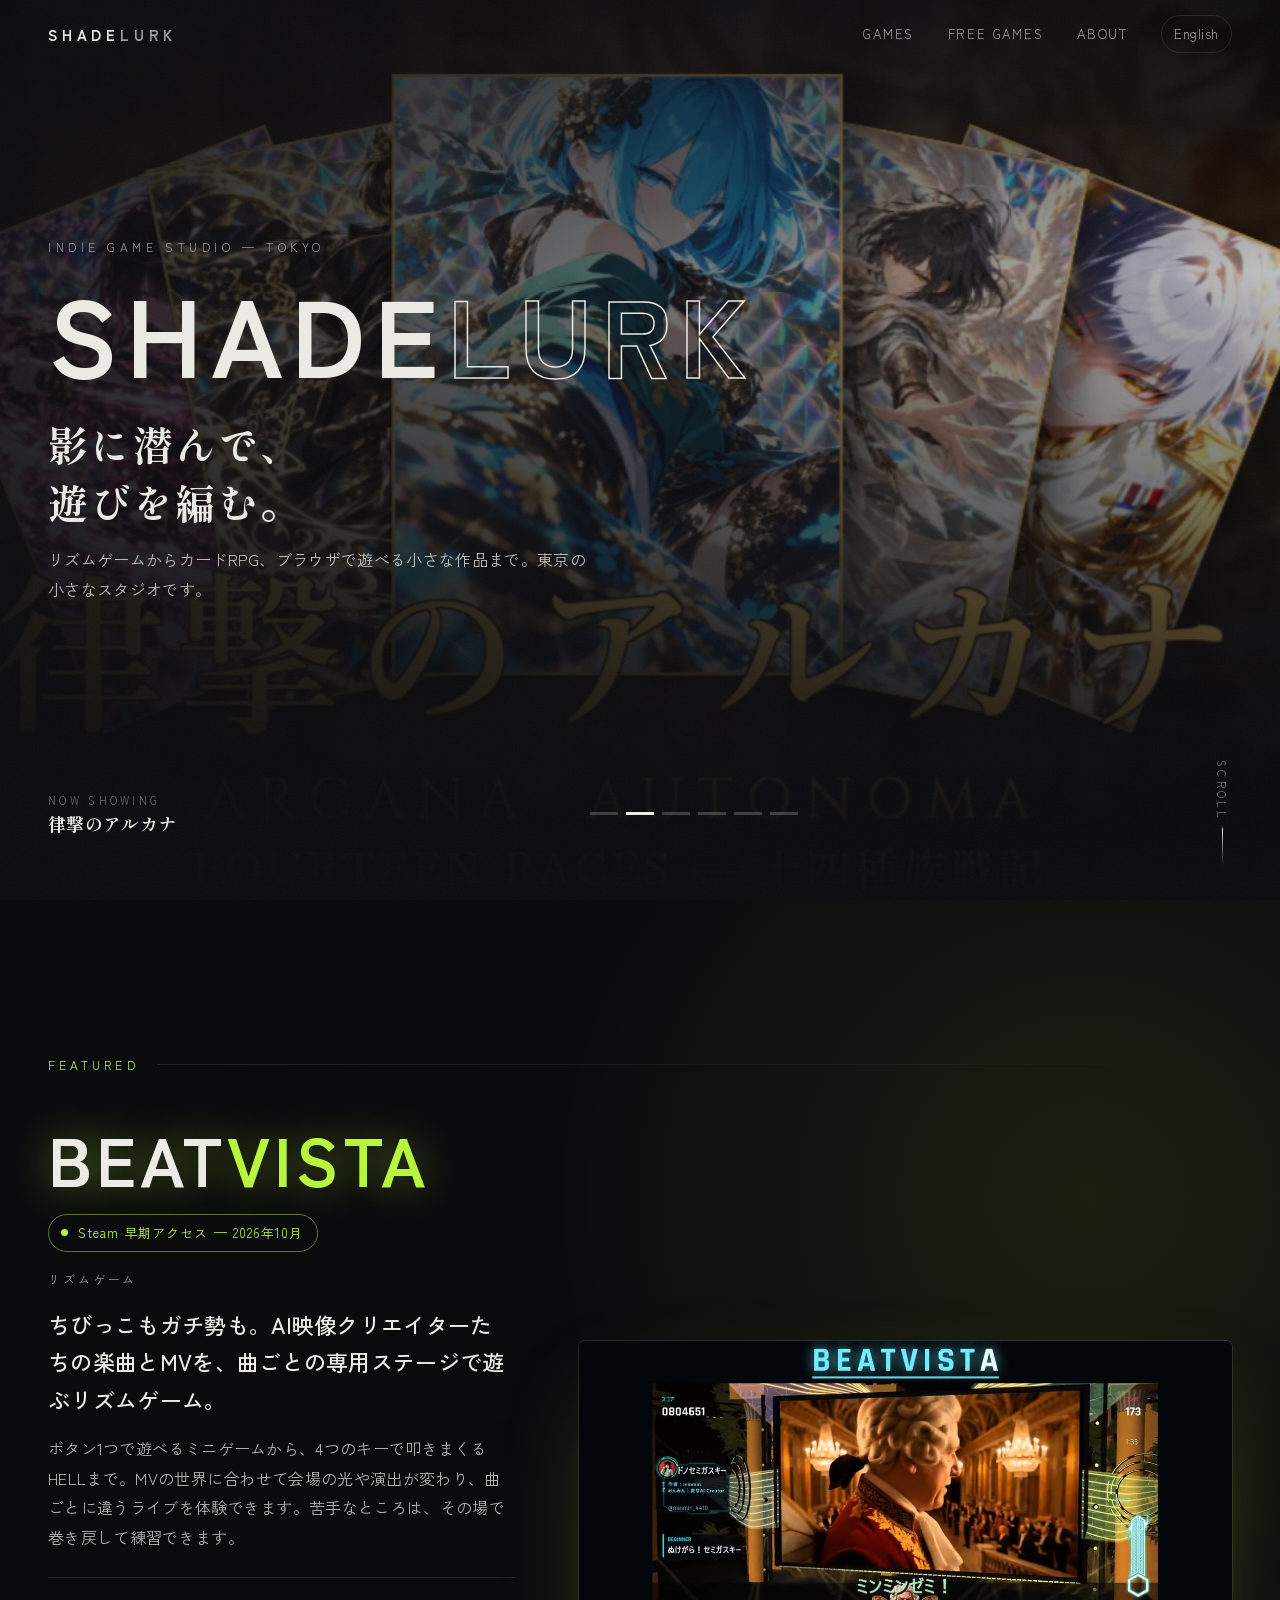
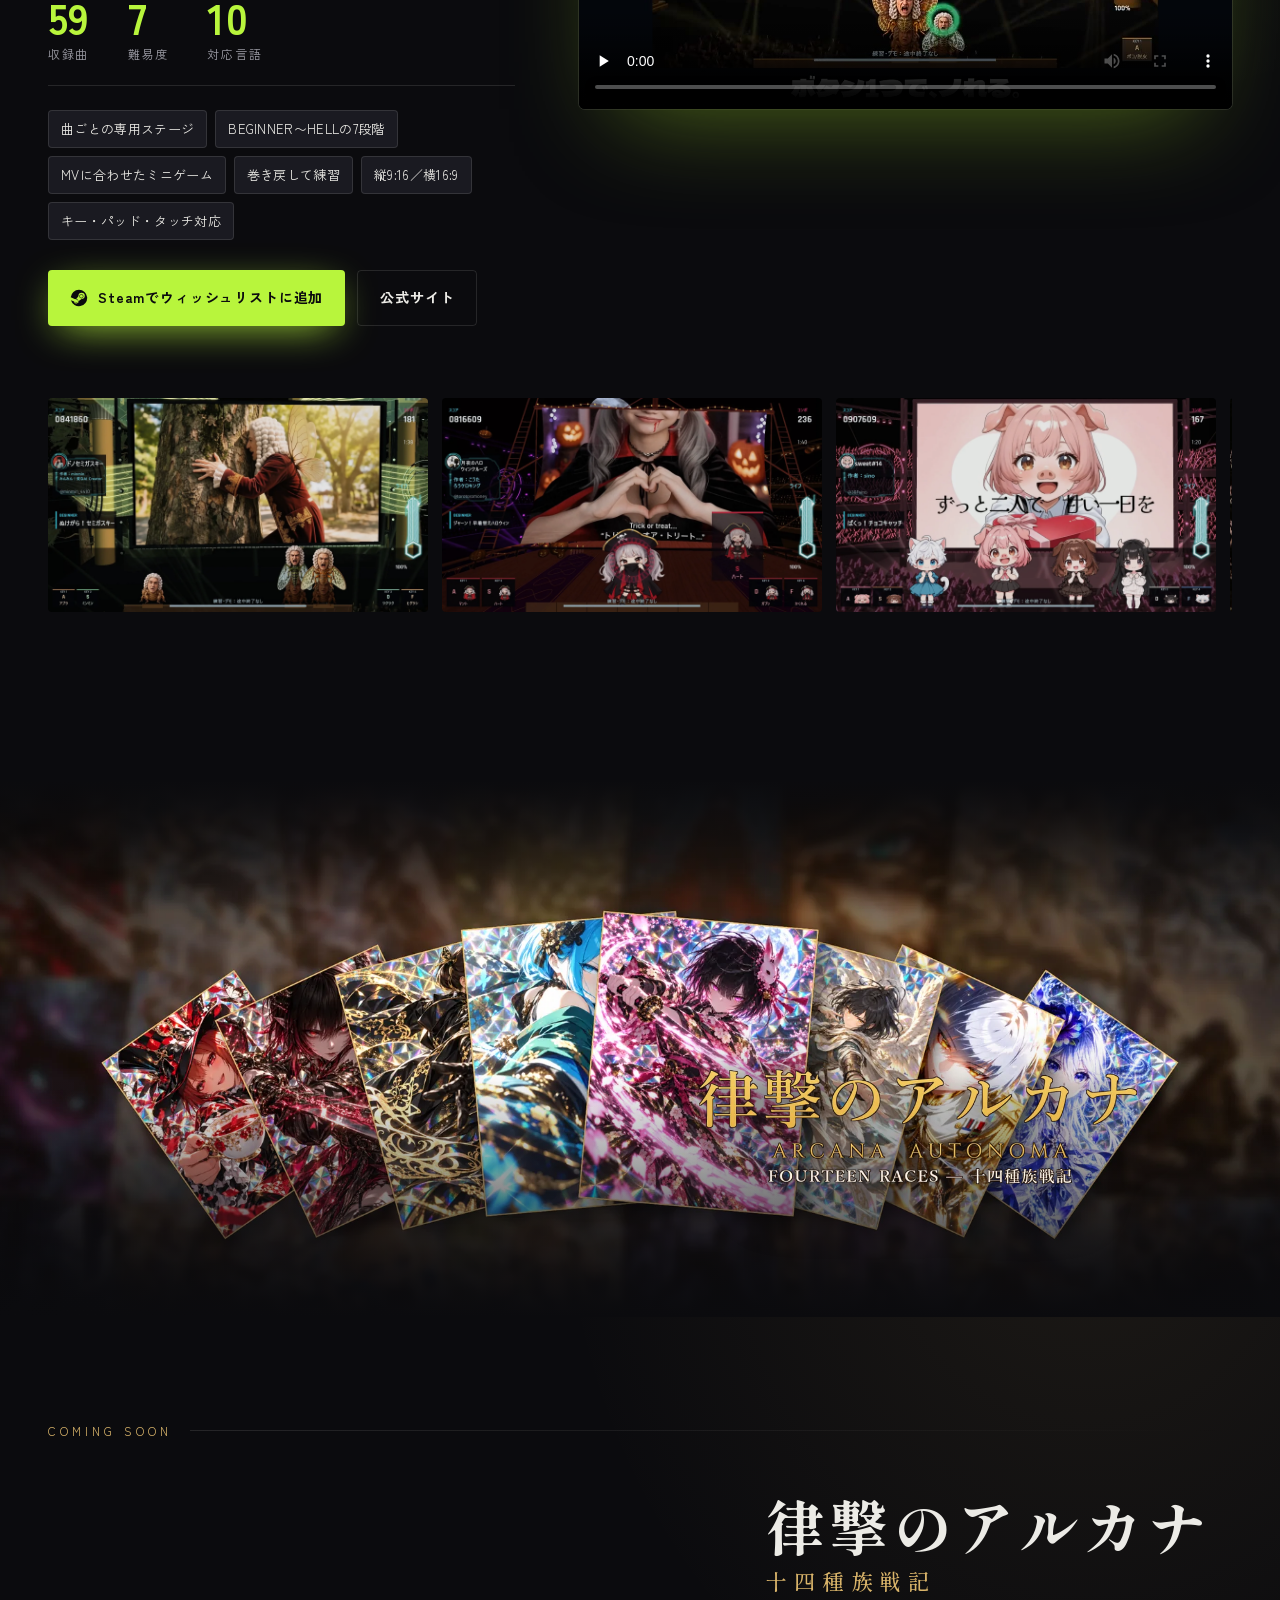
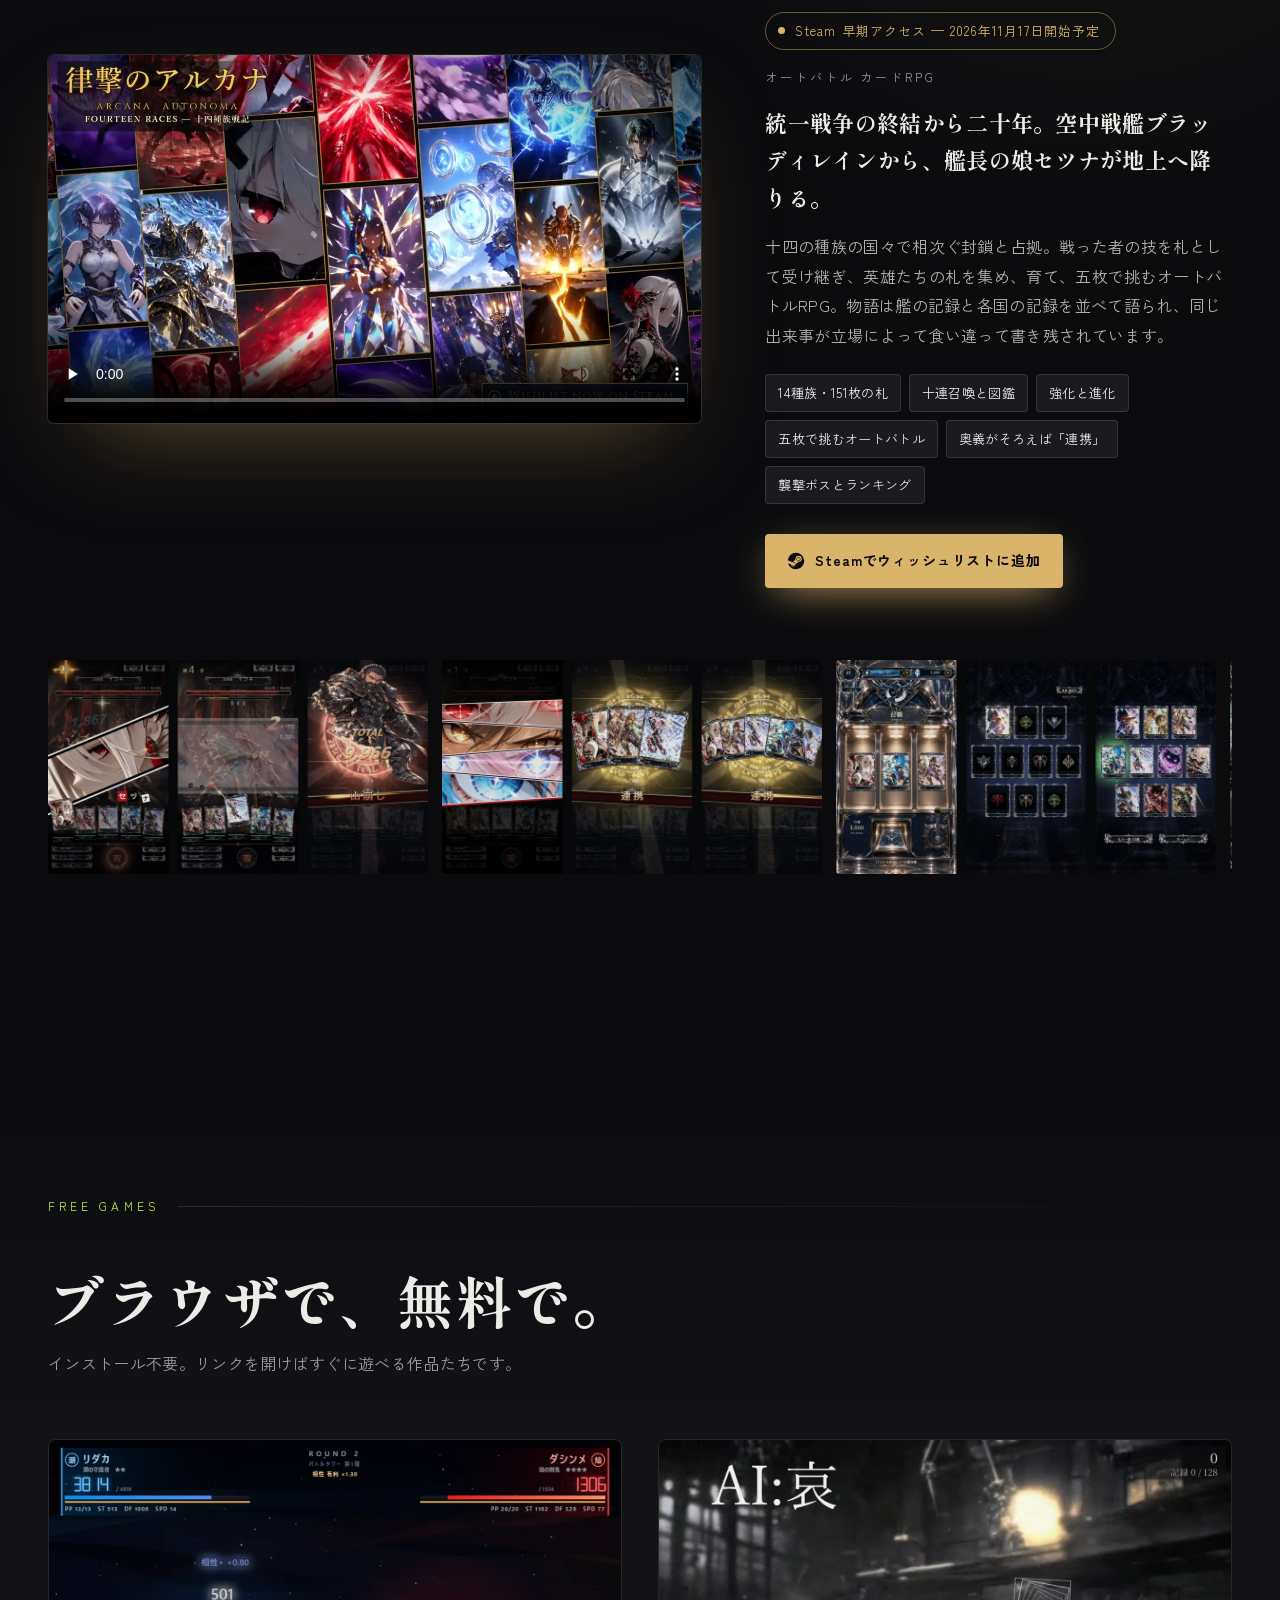
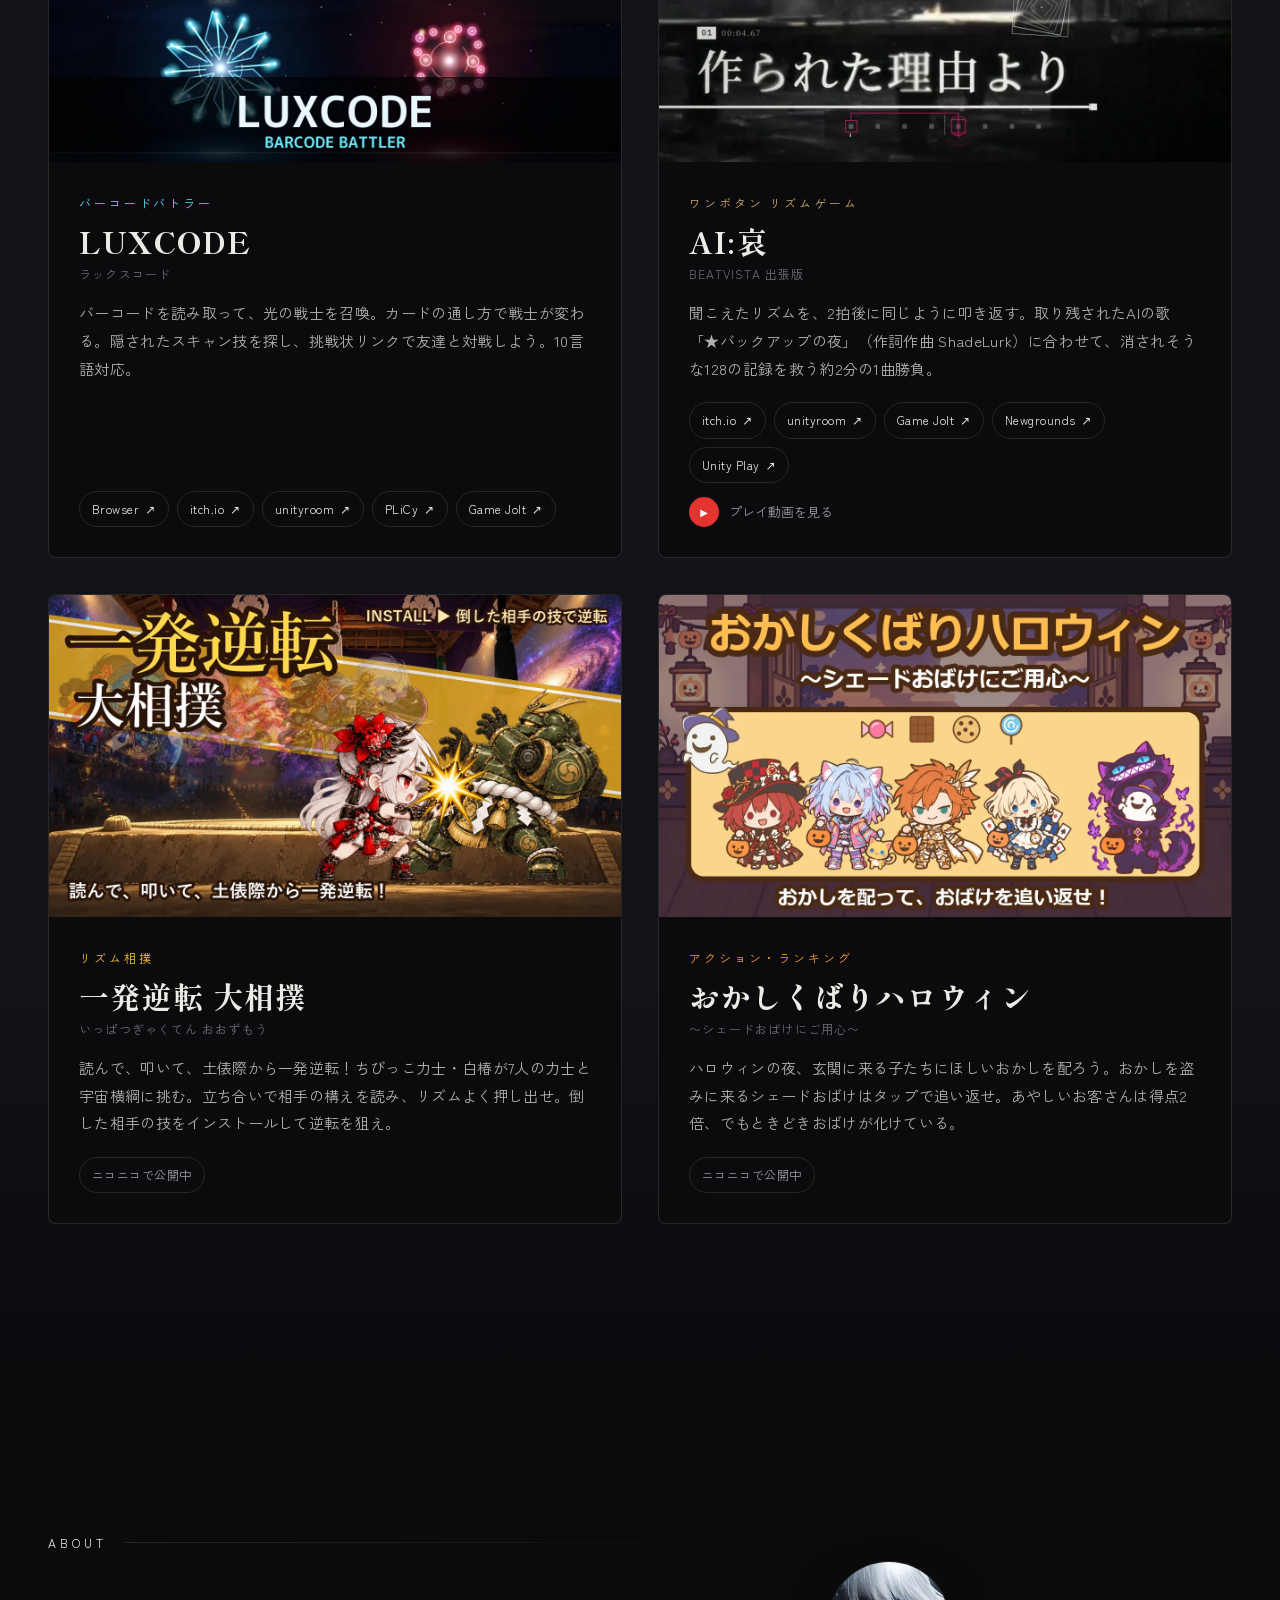
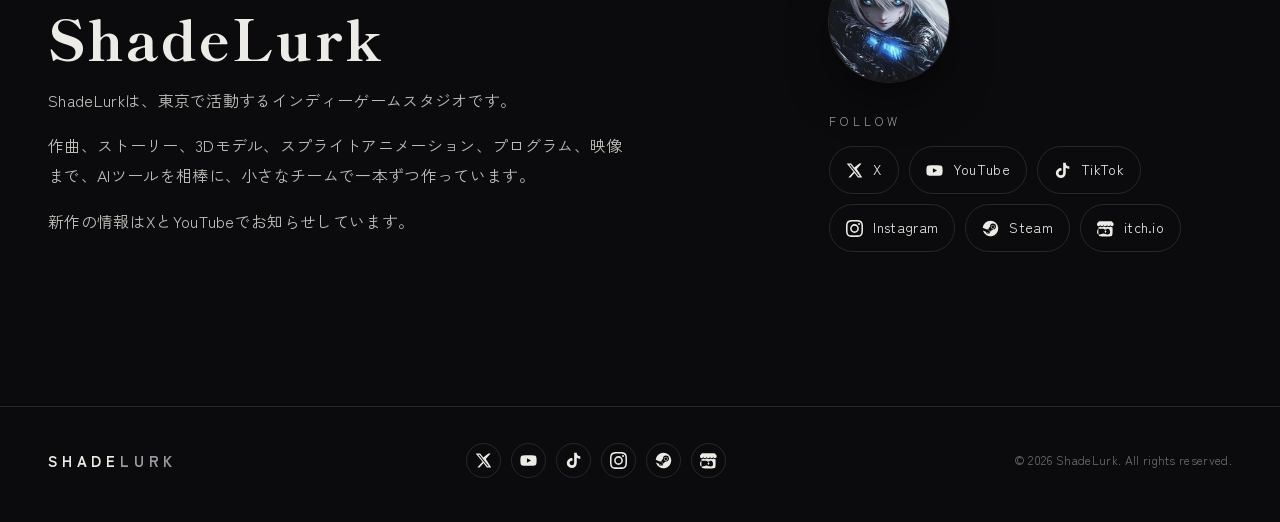
==== index.html @ 5ab8e05a "ShadeLurk studio site Co-Authored-By: Claude Opus 5.5 (1M context) <noreply@anthropic.com>" ====
<!doctype html>
<html lang="ja" class="no-js">
<head>
<meta charset="utf-8">
<meta name="viewport" content="width=device-width, initial-scale=1">
<title>ShadeLurk｜東京のインディーゲームスタジオ — BEATVISTA・律撃のアルカナ</title>
<meta name="description" content="ShadeLurkは東京のインディーゲームスタジオです。AI映像クリエイターの楽曲で遊ぶリズムゲーム『BEATVISTA』、オートバトルカードRPG『律撃のアルカナ』、無料で遊べるブラウザゲームを制作しています。">
<link rel="canonical" href="https://shadelurk.com/">
<link rel="alternate" hreflang="ja" href="https://shadelurk.com/">
<link rel="alternate" hreflang="en" href="https://shadelurk.com/en/">
<link rel="alternate" hreflang="x-default" href="https://shadelurk.com/">
<meta name="theme-color" content="#0b0b0e">
<meta name="color-scheme" content="dark">
<meta property="og:type" content="website">
<meta property="og:site_name" content="ShadeLurk">
<meta property="og:title" content="ShadeLurk｜東京のインディーゲームスタジオ — BEATVISTA・律撃のアルカナ">
<meta property="og:description" content="ShadeLurkは東京のインディーゲームスタジオです。AI映像クリエイターの楽曲で遊ぶリズムゲーム『BEATVISTA』、オートバトルカードRPG『律撃のアルカナ』、無料で遊べるブラウザゲームを制作しています。">
<meta property="og:url" content="https://shadelurk.com/">
<meta property="og:image" content="https://shadelurk.com/assets/og.jpg">
<meta property="og:image:width" content="1200">
<meta property="og:image:height" content="630">
<meta property="og:locale" content="ja_JP">
<meta name="twitter:card" content="summary_large_image">
<meta name="twitter:site" content="@ShadeLurk">
<meta name="twitter:creator" content="@ShadeLurk">
<link rel="icon" href="/favicon.ico" sizes="any">
<link rel="icon" href="/assets/icon-192.png" type="image/png">
<link rel="apple-touch-icon" href="/assets/apple-touch-icon.png">
<link rel="preload" as="image" href="/assets/img/bv_01.webp" fetchpriority="high">
<link rel="preconnect" href="https://fonts.googleapis.com">
<link rel="preconnect" href="https://fonts.gstatic.com" crossorigin>
<link rel="stylesheet" href="https://fonts.googleapis.com/css2?family=Shippori+Mincho+B1:wght@500;700;800&family=Zen+Kaku+Gothic+New:wght@400;500;700&family=Syncopate:wght@700&display=swap">
<link rel="stylesheet" href="/assets/site.css">
<script type="application/ld+json">
{
 "@context": "https://schema.org",
 "@graph": [
  {
   "@type": "Organization",
   "@id": "https://shadelurk.com/#org",
   "name": "ShadeLurk",
   "url": "https://shadelurk.com",
   "logo": "https://shadelurk.com/assets/img/shadelurk.webp",
   "email": "contact@shadelurk.com",
   "address": {
    "@type": "PostalAddress",
    "addressLocality": "Tokyo",
    "addressCountry": "JP"
   },
   "sameAs": [
    "https://x.com/ShadeLurk",
    "https://www.youtube.com/channel/UCpO5sJvZMAXLRyoq4tjdfUQ",
    "https://www.tiktok.com/@shadelurk",
    "https://www.instagram.com/shadelurk/",
    "https://shadelurk.itch.io"
   ]
  },
  {
   "@type": "WebSite",
   "@id": "https://shadelurk.com/#website",
   "url": "https://shadelurk.com",
   "name": "ShadeLurk",
   "inLanguage": [
    "ja",
    "en"
   ],
   "publisher": {
    "@id": "https://shadelurk.com/#org"
   }
  },
  {
   "@type": "ItemList",
   "name": "ShadeLurk games",
   "itemListElement": [
    {
     "@type": "ListItem",
     "position": 1,
     "item": {
      "@type": "VideoGame",
      "name": "BEATVISTA",
      "genre": "Rhythm",
      "url": "https://store.steampowered.com/app/2527810/BEATVISTA/",
      "image": "https://shadelurk.com/assets/img/bv_01.webp",
      "gamePlatform": [
       "PC",
       "Windows"
      ],
      "description": "ちびっこもガチ勢も。AI映像クリエイターたちの楽曲とMVを、曲ごとの専用ステージで遊ぶリズムゲーム。",
      "author": {
       "@id": "https://shadelurk.com/#org"
      }
     }
    },
    {
     "@type": "ListItem",
     "position": 2,
     "item": {
      "@type": "VideoGame",
      "name": "律撃のアルカナ",
      "alternateName": "Arcana Autonoma",
      "genre": [
       "RPG",
       "Card battler",
       "Auto battler"
      ],
      "url": "https://store.steampowered.com/app/5381540/",
      "image": "https://shadelurk.com/assets/img/ar_capsule.webp",
      "gamePlatform": [
       "PC",
       "Windows"
      ],
      "description": "統一戦争の終結から二十年。空中戦艦ブラッディレインから、艦長の娘セツナが地上へ降りる。",
      "author": {
       "@id": "https://shadelurk.com/#org"
      }
     }
    },
    {
     "@type": "ListItem",
     "position": 3,
     "item": {
      "@type": "VideoGame",
      "name": "LUXCODE",
      "genre": "バーコードバトラー",
      "url": "https://shadelurk.github.io/luxcode/",
      "image": "https://shadelurk.com/assets/img/lx_thumb.webp",
      "gamePlatform": [
       "Web"
      ],
      "description": "バーコードを読み取って、光の戦士を召喚。カードの通し方で戦士が変わる。隠されたスキャン技を探し、挑戦状リンクで友達と対戦しよう。10言語対応。",
      "isAccessibleForFree": true,
      "author": {
       "@id": "https://shadelurk.com/#org"
      }
     }
    },
    {
     "@type": "ListItem",
     "position": 4,
     "item": {
      "@type": "VideoGame",
      "name": "AI:哀",
      "genre": "ワンボタン リズムゲーム",
      "url": "https://shadelurk.itch.io/aiai-beatvista",
      "image": "https://shadelurk.com/assets/img/ai_thumb.webp",
      "gamePlatform": [
       "Web"
      ],
      "description": "聞こえたリズムを、2拍後に同じように叩き返す。取り残されたAIの歌「★バックアップの夜」（作詞作曲 ShadeLurk）に合わせて、消されそうな128の記録を救う約2分の1曲勝負。",
      "isAccessibleForFree": true,
      "author": {
       "@id": "https://shadelurk.com/#org"
      }
     }
    },
    {
     "@type": "ListItem",
     "position": 5,
     "item": {
      "@type": "VideoGame",
      "name": "一発逆転 大相撲",
      "genre": "リズム相撲",
      "url": "https://shadelurk.com/#sumo",
      "image": "https://shadelurk.com/assets/img/sumo_key.webp",
      "gamePlatform": [
       "Niconico"
      ],
      "description": "読んで、叩いて、土俵際から一発逆転！ちびっこ力士・白椿が7人の力士と宇宙横綱に挑む。立ち合いで相手の構えを読み、リズムよく押し出せ。倒した相手の技をインストールして逆転を狙え。",
      "isAccessibleForFree": true,
      "author": {
       "@id": "https://shadelurk.com/#org"
      }
     }
    },
    {
     "@type": "ListItem",
     "position": 6,
     "item": {
      "@type": "VideoGame",
      "name": "おかしくばりハロウィン",
      "genre": "アクション・ランキング",
      "url": "https://shadelurk.com/#halloween",
      "image": "https://shadelurk.com/assets/img/hw_key.webp",
      "gamePlatform": [
       "Niconico"
      ],
      "description": "ハロウィンの夜、玄関に来る子たちにほしいおかしを配ろう。おかしを盗みに来るシェードおばけはタップで追い返せ。あやしいお客さんは得点2倍、でもときどきおばけが化けている。",
      "isAccessibleForFree": true,
      "author": {
       "@id": "https://shadelurk.com/#org"
      }
     }
    }
   ]
  }
 ]
}
</script>
</head>
<body>
<a class="skip" href="#main">Skip to content</a>
<header class="nav" id="nav">
  <div class="wrap nav-inner">
    <a class="nav-brand" href="/" aria-label="ShadeLurk">SHADE<span>LURK</span></a>
    <nav class="nav-links" aria-label="Main">
      <a href="#beatvista">Games</a>
      <a href="#free">Free Games</a>
      <a href="#about">About</a>
      <a class="nav-lang" href="/en/" hreflang="en" lang="en">English</a>
    </nav>
  </div>
</header>
<main id="main">

<section class="hero" id="top" aria-label="ShadeLurk">
  <div class="hero-stage"><figure class="hero-slide is-active" data-label="BEATVISTA" data-href="#beatvista"><img src="/assets/img/bv_01.webp" alt="" loading="eager" fetchpriority="high" decoding="async"></figure><figure class="hero-slide" data-label="律撃のアルカナ" data-href="#arcana"><img src="/assets/img/ar_capsule.webp" alt="" loading="lazy" decoding="async"></figure><figure class="hero-slide" data-label="LUXCODE" data-href="#luxcode"><img src="/assets/img/lx_thumb.webp" alt="" loading="lazy" decoding="async"></figure><figure class="hero-slide" data-label="AI:哀" data-href="#aiai"><img src="/assets/img/ai_cover.webp" alt="" loading="lazy" decoding="async"></figure><figure class="hero-slide" data-label="一発逆転 大相撲" data-href="#sumo"><img src="/assets/img/sumo_key.webp" alt="" loading="lazy" decoding="async"></figure><figure class="hero-slide" data-label="おかしくばりハロウィン" data-href="#halloween"><img src="/assets/img/hw_key.webp" alt="" loading="lazy" decoding="async"></figure></div>
  <div class="hero-veil"></div>
  <div class="hero-inner wrap">
    <p class="kicker reveal">Indie Game Studio — Tokyo</p>
    <h1 class="hero-title reveal"><span class="wordmark">SHADE<span>LURK</span></span></h1>
    <p class="hero-line reveal">影に潜んで、<br>遊びを編む。</p>
    <p class="hero-sub reveal">リズムゲームからカードRPG、ブラウザで遊べる小さな作品まで。東京の小さなスタジオです。</p>
  </div>
  <div class="hero-foot wrap">
    <a class="hero-now" href="#beatvista"><span class="hero-now-k">Now showing</span><span class="hero-now-v">BEATVISTA</span></a>
    <div class="hero-dots"><button class="hero-dot is-active" aria-label="BEATVISTA"></button><button class="hero-dot" aria-label="律撃のアルカナ"></button><button class="hero-dot" aria-label="LUXCODE"></button><button class="hero-dot" aria-label="AI:哀"></button><button class="hero-dot" aria-label="一発逆転 大相撲"></button><button class="hero-dot" aria-label="おかしくばりハロウィン"></button></div>
    <span class="scroll-cue" aria-hidden="true">Scroll</span>
  </div>
</section>

<section class="game game--feature" id="beatvista" style="--accent:#b8f53c">
  <div class="wrap">
    <header class="sec-head reveal"><span class="sec-label">Featured</span><span class="sec-rule"></span></header>
    <div class="feature-grid">
      <div class="feature-copy reveal">
        <h2 class="bv-wordmark">BEAT<span>VISTA</span></h2>
        <p class="status"><span class="pulse"></span>Steam 早期アクセス — 2026年10月</p>
        <p class="genre">リズムゲーム</p>
        <p class="lead">ちびっこもガチ勢も。AI映像クリエイターたちの楽曲とMVを、曲ごとの専用ステージで遊ぶリズムゲーム。</p>
        <p class="body">ボタン1つで遊べるミニゲームから、4つのキーで叩きまくるHELLまで。MVの世界に合わせて会場の光や演出が変わり、曲ごとに違うライブを体験できます。苦手なところは、その場で巻き戻して練習できます。</p>
        <div class="facts"><div class="fact"><b>59</b><span>収録曲</span></div><div class="fact"><b>7</b><span>難易度</span></div><div class="fact"><b>10</b><span>対応言語</span></div></div>
        <ul class="features"><li>曲ごとの専用ステージ</li><li>BEGINNER〜HELLの7段階</li><li>MVに合わせたミニゲーム</li><li>巻き戻して練習</li><li>縦9:16／横16:9</li><li>キー・パッド・タッチ対応</li></ul>
        <div class="cta-row">
          <a class="btn btn--accent" href="https://store.steampowered.com/app/2527810/BEATVISTA/" target="_blank" rel="noopener"><svg viewBox="0 0 24 24" aria-hidden="true"><path d="M12 1a11 11 0 0 0-11 10.1l5.9 2.4a3.1 3.1 0 0 1 1.8-.5l2.6-3.8v-.1a4.2 4.2 0 1 1 4.2 4.2h-.1l-3.7 2.7v.2a3.1 3.1 0 0 1-6.2.3L1.3 14.9A11 11 0 1 0 12 1ZM7.9 17.7l-1.3-.6a2.4 2.4 0 1 0 1.3-3.2l1.4.6a1.8 1.8 0 1 1-1.4 3.2Zm10.1-8a2.8 2.8 0 1 0-2.8 2.8A2.8 2.8 0 0 0 18 9.7Zm-4.9 0a2.1 2.1 0 1 1 2.1 2.1 2.1 2.1 0 0 1-2.1-2.1Z"/></svg>Steamでウィッシュリストに追加</a>
          <a class="btn btn--ghost" href="https://scgf.net/beatvista/" target="_blank" rel="noopener">公式サイト</a>
        </div>
      </div>
      <div class="feature-media reveal">
        <div class="video-frame">
          <video controls playsinline preload="none" poster="/assets/video/bv_poster.jpg" aria-label="BEATVISTA トレーラー">
            <source src="/assets/video/bv_trailer_ja.mp4" type="video/mp4">
          </video>
        </div>
      </div>
    </div>
    <div class="shots" role="list"><button class="shot" data-full="/assets/img/bv_01.webp" aria-label="BEATVISTA 1"><img src="/assets/img/bv_01.webp" alt="BEATVISTA 1" width="1600" height="900" loading="lazy" decoding="async"></button><button class="shot" data-full="/assets/img/bv_02.webp" aria-label="BEATVISTA 2"><img src="/assets/img/bv_02.webp" alt="BEATVISTA 2" width="1600" height="900" loading="lazy" decoding="async"></button><button class="shot" data-full="/assets/img/bv_03.webp" aria-label="BEATVISTA 3"><img src="/assets/img/bv_03.webp" alt="BEATVISTA 3" width="1600" height="900" loading="lazy" decoding="async"></button><button class="shot" data-full="/assets/img/bv_04.webp" aria-label="BEATVISTA 4"><img src="/assets/img/bv_04.webp" alt="BEATVISTA 4" width="1600" height="900" loading="lazy" decoding="async"></button><button class="shot" data-full="/assets/img/bv_05.webp" aria-label="BEATVISTA 5"><img src="/assets/img/bv_05.webp" alt="BEATVISTA 5" width="1600" height="900" loading="lazy" decoding="async"></button><button class="shot" data-full="/assets/img/bv_06.webp" aria-label="BEATVISTA 6"><img src="/assets/img/bv_06.webp" alt="BEATVISTA 6" width="1600" height="900" loading="lazy" decoding="async"></button><button class="shot" data-full="/assets/img/bv_07.webp" aria-label="BEATVISTA 7"><img src="/assets/img/bv_07.webp" alt="BEATVISTA 7" width="1600" height="900" loading="lazy" decoding="async"></button><button class="shot" data-full="/assets/img/bv_08.webp" aria-label="BEATVISTA 8"><img src="/assets/img/bv_08.webp" alt="BEATVISTA 8" width="1600" height="900" loading="lazy" decoding="async"></button></div>
  </div>
</section>

<section class="game game--coming" id="arcana" style="--accent:#d9b46a">
  <div class="banner">
    <img src="/assets/img/ar_hero.webp" alt="" width="2400" height="775" loading="lazy" decoding="async">
    <div class="banner-veil"></div>
    <img class="banner-logo reveal" src="/assets/img/ar_logo.webp" alt="律撃のアルカナ — 十四種族戦記" width="1000" height="562" loading="lazy">
  </div>
  <div class="wrap">
    <header class="sec-head reveal"><span class="sec-label">Coming Soon</span><span class="sec-rule"></span></header>
    <div class="feature-grid feature-grid--rev">
      <div class="feature-copy reveal">
        <h2 class="game-title serif">律撃のアルカナ<small>十四種族戦記</small></h2>
        <p class="status"><span class="pulse"></span>Steam 早期アクセス — 2026年11月17日開始予定</p>
        <p class="genre">オートバトル カードRPG</p>
        <p class="lead serif">統一戦争の終結から二十年。空中戦艦ブラッディレインから、艦長の娘セツナが地上へ降りる。</p>
        <p class="body">十四の種族の国々で相次ぐ封鎖と占拠。戦った者の技を札として受け継ぎ、英雄たちの札を集め、育て、五枚で挑むオートバトルRPG。物語は艦の記録と各国の記録を並べて語られ、同じ出来事が立場によって食い違って書き残されています。</p>
        <ul class="features"><li>14種族・151枚の札</li><li>十連召喚と図鑑</li><li>強化と進化</li><li>五枚で挑むオートバトル</li><li>奥義がそろえば「連携」</li><li>襲撃ボスとランキング</li></ul>
        <div class="cta-row">
          <a class="btn btn--accent" href="https://store.steampowered.com/app/5381540/" target="_blank" rel="noopener"><svg viewBox="0 0 24 24" aria-hidden="true"><path d="M12 1a11 11 0 0 0-11 10.1l5.9 2.4a3.1 3.1 0 0 1 1.8-.5l2.6-3.8v-.1a4.2 4.2 0 1 1 4.2 4.2h-.1l-3.7 2.7v.2a3.1 3.1 0 0 1-6.2.3L1.3 14.9A11 11 0 1 0 12 1ZM7.9 17.7l-1.3-.6a2.4 2.4 0 1 0 1.3-3.2l1.4.6a1.8 1.8 0 1 1-1.4 3.2Zm10.1-8a2.8 2.8 0 1 0-2.8 2.8A2.8 2.8 0 0 0 18 9.7Zm-4.9 0a2.1 2.1 0 1 1 2.1 2.1 2.1 2.1 0 0 1-2.1-2.1Z"/></svg>Steamでウィッシュリストに追加</a>
        </div>
      </div>
      <div class="feature-media reveal">
        <div class="video-frame">
          <video controls playsinline preload="none" poster="/assets/video/ar_poster.jpg" aria-label="律撃のアルカナ トレーラー">
            <source src="/assets/video/ar_trailer.mp4" type="video/mp4">
          </video>
        </div>
      </div>
    </div>
    <div class="shots" role="list"><button class="shot" data-full="/assets/img/ar_01.webp" aria-label="律撃のアルカナ 1"><img src="/assets/img/ar_01.webp" alt="律撃のアルカナ 1" width="1600" height="900" loading="lazy" decoding="async"></button><button class="shot" data-full="/assets/img/ar_02.webp" aria-label="律撃のアルカナ 2"><img src="/assets/img/ar_02.webp" alt="律撃のアルカナ 2" width="1600" height="900" loading="lazy" decoding="async"></button><button class="shot" data-full="/assets/img/ar_03.webp" aria-label="律撃のアルカナ 3"><img src="/assets/img/ar_03.webp" alt="律撃のアルカナ 3" width="1600" height="900" loading="lazy" decoding="async"></button><button class="shot" data-full="/assets/img/ar_04.webp" aria-label="律撃のアルカナ 4"><img src="/assets/img/ar_04.webp" alt="律撃のアルカナ 4" width="1600" height="900" loading="lazy" decoding="async"></button><button class="shot" data-full="/assets/img/ar_05.webp" aria-label="律撃のアルカナ 5"><img src="/assets/img/ar_05.webp" alt="律撃のアルカナ 5" width="1600" height="900" loading="lazy" decoding="async"></button><button class="shot" data-full="/assets/img/ar_06.webp" aria-label="律撃のアルカナ 6"><img src="/assets/img/ar_06.webp" alt="律撃のアルカナ 6" width="1600" height="900" loading="lazy" decoding="async"></button><button class="shot" data-full="/assets/img/ar_07.webp" aria-label="律撃のアルカナ 7"><img src="/assets/img/ar_07.webp" alt="律撃のアルカナ 7" width="1600" height="900" loading="lazy" decoding="async"></button><button class="shot" data-full="/assets/img/ar_08.webp" aria-label="律撃のアルカナ 8"><img src="/assets/img/ar_08.webp" alt="律撃のアルカナ 8" width="1600" height="900" loading="lazy" decoding="async"></button></div>
  </div>
</section>

<section class="free" id="free">
  <div class="wrap">
    <header class="sec-head reveal"><span class="sec-label">Free Games</span><span class="sec-rule"></span></header>
    <h2 class="sec-title serif reveal">ブラウザで、無料で。</h2>
    <p class="sec-lead reveal">インストール不要。リンクを開けばすぐに遊べる作品たちです。</p>
    <div class="cards">
    <article class="card reveal" id="luxcode" style="--accent:#5fe3ff">
      <div class="card-media"><img src="/assets/img/lx_thumb.webp" alt="LUXCODE" width="1280" height="720" loading="lazy" decoding="async"></div>
      <div class="card-body">
        <p class="genre">バーコードバトラー</p>
        <h3 class="card-title">LUXCODE</h3>
        <p class="card-kana">ラックスコード</p>
        <p class="card-desc">バーコードを読み取って、光の戦士を召喚。カードの通し方で戦士が変わる。隠されたスキャン技を探し、挑戦状リンクで友達と対戦しよう。10言語対応。</p>
        <div class="chips"><a class="chip" href="https://shadelurk.github.io/luxcode/" target="_blank" rel="noopener">Browser<span aria-hidden="true">↗</span></a><a class="chip" href="https://shadelurk.itch.io/luxcode" target="_blank" rel="noopener">itch.io<span aria-hidden="true">↗</span></a><a class="chip" href="https://unityroom.com/games/luxcode" target="_blank" rel="noopener">unityroom<span aria-hidden="true">↗</span></a><a class="chip" href="https://plicy.net/GamePlay/238180" target="_blank" rel="noopener">PLiCy<span aria-hidden="true">↗</span></a><a class="chip" href="https://gamejolt.com/games/luxcode/1102864" target="_blank" rel="noopener">Game Jolt<span aria-hidden="true">↗</span></a></div>
        
      </div>
    </article>
    <article class="card reveal" id="aiai" style="--accent:#d2a96a">
      <div class="card-media"><img src="/assets/img/ai_thumb.webp" alt="AI:哀" width="1280" height="720" loading="lazy" decoding="async"></div>
      <div class="card-body">
        <p class="genre">ワンボタン リズムゲーム</p>
        <h3 class="card-title">AI:哀</h3>
        <p class="card-kana">BEATVISTA 出張版</p>
        <p class="card-desc">聞こえたリズムを、2拍後に同じように叩き返す。取り残されたAIの歌「★バックアップの夜」（作詞作曲 ShadeLurk）に合わせて、消されそうな128の記録を救う約2分の1曲勝負。</p>
        <div class="chips"><a class="chip" href="https://shadelurk.itch.io/aiai-beatvista" target="_blank" rel="noopener">itch.io<span aria-hidden="true">↗</span></a><a class="chip" href="https://unityroom.com/games/aiai-beatvista" target="_blank" rel="noopener">unityroom<span aria-hidden="true">↗</span></a><a class="chip" href="https://gamejolt.com/games/aiai-beatvista/1104895" target="_blank" rel="noopener">Game Jolt<span aria-hidden="true">↗</span></a><a class="chip" href="https://www.newgrounds.com/portal/view/1055190" target="_blank" rel="noopener">Newgrounds<span aria-hidden="true">↗</span></a><a class="chip" href="https://play.unity.com/en/games/04bb242e-95a7-4425-9164-ba66517bc5dc/ai-beatvista-pop-up-edition" target="_blank" rel="noopener">Unity Play<span aria-hidden="true">↗</span></a></div>
        <button class="yt" data-yt="k_zln102O_0" aria-label="AI:哀 — YouTubeで再生"><span class="yt-ico" aria-hidden="true">▶</span>プレイ動画を見る</button>
      </div>
    </article>
    <article class="card reveal" id="sumo" style="--accent:#f0c040">
      <div class="card-media"><img src="/assets/img/sumo_key.webp" alt="一発逆転 大相撲" width="1280" height="720" loading="lazy" decoding="async"></div>
      <div class="card-body">
        <p class="genre">リズム相撲</p>
        <h3 class="card-title">一発逆転 大相撲</h3>
        <p class="card-kana">いっぱつぎゃくてん おおずもう</p>
        <p class="card-desc">読んで、叩いて、土俵際から一発逆転！ちびっこ力士・白椿が7人の力士と宇宙横綱に挑む。立ち合いで相手の構えを読み、リズムよく押し出せ。倒した相手の技をインストールして逆転を狙え。</p>
        <div class="chips"><span class="chip chip--muted">ニコニコで公開中</span></div>
        
      </div>
    </article>
    <article class="card reveal" id="halloween" style="--accent:#ff9d3c">
      <div class="card-media"><img src="/assets/img/hw_key.webp" alt="おかしくばりハロウィン" width="1280" height="720" loading="lazy" decoding="async"></div>
      <div class="card-body">
        <p class="genre">アクション・ランキング</p>
        <h3 class="card-title">おかしくばりハロウィン</h3>
        <p class="card-kana">〜シェードおばけにご用心〜</p>
        <p class="card-desc">ハロウィンの夜、玄関に来る子たちにほしいおかしを配ろう。おかしを盗みに来るシェードおばけはタップで追い返せ。あやしいお客さんは得点2倍、でもときどきおばけが化けている。</p>
        <div class="chips"><span class="chip chip--muted">ニコニコで公開中</span></div>
        
      </div>
    </article></div>
  </div>
</section>


<section class="about" id="about">
  <div class="wrap about-grid">
    <div class="reveal">
      <header class="sec-head"><span class="sec-label">About</span><span class="sec-rule"></span></header>
      <h2 class="sec-title serif">ShadeLurk</h2>
      <div class="about-body"><p>ShadeLurkは、東京で活動するインディーゲームスタジオです。</p><p>作曲、ストーリー、3Dモデル、スプライトアニメーション、プログラム、映像まで、AIツールを相棒に、小さなチームで一本ずつ作っています。</p><p>新作の情報はXとYouTubeでお知らせしています。</p></div>
    </div>
    <div class="about-side reveal">
      <img class="avatar" src="/assets/img/shadelurk.webp" alt="ShadeLurk" width="400" height="400" loading="lazy">
      <p class="sec-label">Follow</p>
      <div class="socials"><a class="social" href="https://x.com/ShadeLurk" target="_blank" rel="noopener me" aria-label="X"><svg viewBox="0 0 24 24" aria-hidden="true"><path d="M18.9 2H22l-6.8 7.8L23 22h-6.2l-4.8-6.3L6.4 22H3.3l7.3-8.3L1 2h6.3l4.4 5.8L18.9 2Zm-1.1 18h1.7L6.3 3.9H4.5L17.8 20Z"/></svg><span>X</span></a><a class="social" href="https://www.youtube.com/channel/UCpO5sJvZMAXLRyoq4tjdfUQ" target="_blank" rel="noopener me" aria-label="YouTube"><svg viewBox="0 0 24 24" aria-hidden="true"><path d="M23 7.2a3 3 0 0 0-2.1-2.1C19 4.6 12 4.6 12 4.6s-7 0-8.9.5A3 3 0 0 0 1 7.2 31 31 0 0 0 .5 12a31 31 0 0 0 .5 4.8 3 3 0 0 0 2.1 2.1c1.9.5 8.9.5 8.9.5s7 0 8.9-.5a3 3 0 0 0 2.1-2.1 31 31 0 0 0 .5-4.8 31 31 0 0 0-.5-4.8ZM9.8 15.1V8.9l5.8 3.1-5.8 3.1Z"/></svg><span>YouTube</span></a><a class="social" href="https://www.tiktok.com/@shadelurk" target="_blank" rel="noopener me" aria-label="TikTok"><svg viewBox="0 0 24 24" aria-hidden="true"><path d="M16.6 1h-3.7v14.6a3.2 3.2 0 1 1-2.3-3.1V8.7a7 7 0 1 0 6 6.9V8.2a8.6 8.6 0 0 0 5 1.6V6.1a5 5 0 0 1-5-5.1Z"/></svg><span>TikTok</span></a><a class="social" href="https://www.instagram.com/shadelurk/" target="_blank" rel="noopener me" aria-label="Instagram"><svg viewBox="0 0 24 24" aria-hidden="true"><path d="M12 2.2c3.2 0 3.6 0 4.8.1 3.3.1 4.8 1.7 4.9 4.9.1 1.3.1 1.6.1 4.8s0 3.6-.1 4.8c-.1 3.2-1.7 4.8-4.9 4.9-1.3.1-1.6.1-4.8.1s-3.6 0-4.8-.1c-3.3-.1-4.8-1.7-4.9-4.9C2.2 15.6 2.2 15.2 2.2 12s0-3.6.1-4.8C2.4 3.9 3.9 2.4 7.2 2.3 8.4 2.2 8.8 2.2 12 2.2ZM12 0C8.7 0 8.3 0 7.1.1 2.7.3.3 2.7.1 7.1 0 8.3 0 8.7 0 12s0 3.7.1 4.9c.2 4.4 2.6 6.8 7 7 1.2.1 1.6.1 4.9.1s3.7 0 4.9-.1c4.4-.2 6.8-2.6 7-7 .1-1.2.1-1.6.1-4.9s0-3.7-.1-4.9c-.2-4.4-2.6-6.8-7-7C15.7 0 15.3 0 12 0Zm0 5.8a6.2 6.2 0 1 0 0 12.4 6.2 6.2 0 0 0 0-12.4ZM12 16a4 4 0 1 1 0-8 4 4 0 0 1 0 8Zm6.4-11.8a1.4 1.4 0 1 0 0 2.9 1.4 1.4 0 0 0 0-2.9Z"/></svg><span>Instagram</span></a><a class="social" href="https://store.steampowered.com/app/2527810/BEATVISTA/" target="_blank" rel="noopener me" aria-label="Steam"><svg viewBox="0 0 24 24" aria-hidden="true"><path d="M12 1a11 11 0 0 0-11 10.1l5.9 2.4a3.1 3.1 0 0 1 1.8-.5l2.6-3.8v-.1a4.2 4.2 0 1 1 4.2 4.2h-.1l-3.7 2.7v.2a3.1 3.1 0 0 1-6.2.3L1.3 14.9A11 11 0 1 0 12 1ZM7.9 17.7l-1.3-.6a2.4 2.4 0 1 0 1.3-3.2l1.4.6a1.8 1.8 0 1 1-1.4 3.2Zm10.1-8a2.8 2.8 0 1 0-2.8 2.8A2.8 2.8 0 0 0 18 9.7Zm-4.9 0a2.1 2.1 0 1 1 2.1 2.1 2.1 2.1 0 0 1-2.1-2.1Z"/></svg><span>Steam</span></a><a class="social" href="https://shadelurk.itch.io" target="_blank" rel="noopener me" aria-label="itch.io"><svg viewBox="0 0 24 24" aria-hidden="true"><path d="M3.1 1.9C2.1 2.5.1 4.8 0 5.4v1c0 1.3 1.2 2.4 2.3 2.4 1.3 0 2.4-1.1 2.4-2.4 0 1.3 1 2.4 2.3 2.4s2.3-1.1 2.3-2.4c0 1.3 1.1 2.4 2.4 2.4h.1c1.3 0 2.4-1.1 2.4-2.4 0 1.3 1 2.4 2.3 2.4s2.3-1.1 2.3-2.4c0 1.3 1.1 2.4 2.4 2.4 1.1 0 2.3-1.1 2.3-2.4v-1c-.1-.6-2.1-2.9-3.1-3.5-3.1-.1-5.2-.1-8.9-.1S6.2 1.8 3.1 1.9Zm6 7.3a2.6 2.6 0 0 1-2.1 1.2c-.9 0-1.6-.4-2.1-1.1-.5.7-1.3 1.1-2.2 1.1l-.6-.1c-.1 1.4-.1 2.7-.1 3.2 0 2.4-.3 7.8 1.1 9.2 2.1.5 6 .7 8.9.7s6.8-.2 8.9-.7c1.4-1.4 1.1-6.8 1.1-9.2 0-.5 0-1.8-.1-3.2l-.6.1c-.9 0-1.7-.4-2.2-1.1-.5.7-1.2 1.1-2.1 1.1-.9 0-1.7-.5-2.1-1.2-.5.7-1.3 1.2-2.2 1.2h-.2c-.9 0-1.7-.5-2.2-1.2Zm-1.4 3.1c.9 0 1.7 0 2.7 1.1.8-.1 1.7-.1 2.5 0 1-1.1 1.8-1.1 2.7-1.1 1.6 0 2.8 2.4 2.8 4.7 0 2.7-1.3 3.4-3.2 3.4-2.9 0-4.1-1.4-6-1.4s-3.1 1.4-6 1.4c-1.9 0-3.2-.7-3.2-3.4 0-2.3 1.2-4.7 2.7-4.7Zm4.3 2.2-2 1.9h1.3v1.6h1.4v-1.6h1.3l-2-1.9Z"/></svg><span>itch.io</span></a></div>
    </div>
  </div>
</section>
</main>
<footer class="foot">
  <div class="wrap foot-inner">
    <span class="nav-brand">SHADE<span>LURK</span></span>
    <div class="socials socials--small"><a class="social" href="https://x.com/ShadeLurk" target="_blank" rel="noopener me" aria-label="X"><svg viewBox="0 0 24 24" aria-hidden="true"><path d="M18.9 2H22l-6.8 7.8L23 22h-6.2l-4.8-6.3L6.4 22H3.3l7.3-8.3L1 2h6.3l4.4 5.8L18.9 2Zm-1.1 18h1.7L6.3 3.9H4.5L17.8 20Z"/></svg><span>X</span></a><a class="social" href="https://www.youtube.com/channel/UCpO5sJvZMAXLRyoq4tjdfUQ" target="_blank" rel="noopener me" aria-label="YouTube"><svg viewBox="0 0 24 24" aria-hidden="true"><path d="M23 7.2a3 3 0 0 0-2.1-2.1C19 4.6 12 4.6 12 4.6s-7 0-8.9.5A3 3 0 0 0 1 7.2 31 31 0 0 0 .5 12a31 31 0 0 0 .5 4.8 3 3 0 0 0 2.1 2.1c1.9.5 8.9.5 8.9.5s7 0 8.9-.5a3 3 0 0 0 2.1-2.1 31 31 0 0 0 .5-4.8 31 31 0 0 0-.5-4.8ZM9.8 15.1V8.9l5.8 3.1-5.8 3.1Z"/></svg><span>YouTube</span></a><a class="social" href="https://www.tiktok.com/@shadelurk" target="_blank" rel="noopener me" aria-label="TikTok"><svg viewBox="0 0 24 24" aria-hidden="true"><path d="M16.6 1h-3.7v14.6a3.2 3.2 0 1 1-2.3-3.1V8.7a7 7 0 1 0 6 6.9V8.2a8.6 8.6 0 0 0 5 1.6V6.1a5 5 0 0 1-5-5.1Z"/></svg><span>TikTok</span></a><a class="social" href="https://www.instagram.com/shadelurk/" target="_blank" rel="noopener me" aria-label="Instagram"><svg viewBox="0 0 24 24" aria-hidden="true"><path d="M12 2.2c3.2 0 3.6 0 4.8.1 3.3.1 4.8 1.7 4.9 4.9.1 1.3.1 1.6.1 4.8s0 3.6-.1 4.8c-.1 3.2-1.7 4.8-4.9 4.9-1.3.1-1.6.1-4.8.1s-3.6 0-4.8-.1c-3.3-.1-4.8-1.7-4.9-4.9C2.2 15.6 2.2 15.2 2.2 12s0-3.6.1-4.8C2.4 3.9 3.9 2.4 7.2 2.3 8.4 2.2 8.8 2.2 12 2.2ZM12 0C8.7 0 8.3 0 7.1.1 2.7.3.3 2.7.1 7.1 0 8.3 0 8.7 0 12s0 3.7.1 4.9c.2 4.4 2.6 6.8 7 7 1.2.1 1.6.1 4.9.1s3.7 0 4.9-.1c4.4-.2 6.8-2.6 7-7 .1-1.2.1-1.6.1-4.9s0-3.7-.1-4.9c-.2-4.4-2.6-6.8-7-7C15.7 0 15.3 0 12 0Zm0 5.8a6.2 6.2 0 1 0 0 12.4 6.2 6.2 0 0 0 0-12.4ZM12 16a4 4 0 1 1 0-8 4 4 0 0 1 0 8Zm6.4-11.8a1.4 1.4 0 1 0 0 2.9 1.4 1.4 0 0 0 0-2.9Z"/></svg><span>Instagram</span></a><a class="social" href="https://store.steampowered.com/app/2527810/BEATVISTA/" target="_blank" rel="noopener me" aria-label="Steam"><svg viewBox="0 0 24 24" aria-hidden="true"><path d="M12 1a11 11 0 0 0-11 10.1l5.9 2.4a3.1 3.1 0 0 1 1.8-.5l2.6-3.8v-.1a4.2 4.2 0 1 1 4.2 4.2h-.1l-3.7 2.7v.2a3.1 3.1 0 0 1-6.2.3L1.3 14.9A11 11 0 1 0 12 1ZM7.9 17.7l-1.3-.6a2.4 2.4 0 1 0 1.3-3.2l1.4.6a1.8 1.8 0 1 1-1.4 3.2Zm10.1-8a2.8 2.8 0 1 0-2.8 2.8A2.8 2.8 0 0 0 18 9.7Zm-4.9 0a2.1 2.1 0 1 1 2.1 2.1 2.1 2.1 0 0 1-2.1-2.1Z"/></svg><span>Steam</span></a><a class="social" href="https://shadelurk.itch.io" target="_blank" rel="noopener me" aria-label="itch.io"><svg viewBox="0 0 24 24" aria-hidden="true"><path d="M3.1 1.9C2.1 2.5.1 4.8 0 5.4v1c0 1.3 1.2 2.4 2.3 2.4 1.3 0 2.4-1.1 2.4-2.4 0 1.3 1 2.4 2.3 2.4s2.3-1.1 2.3-2.4c0 1.3 1.1 2.4 2.4 2.4h.1c1.3 0 2.4-1.1 2.4-2.4 0 1.3 1 2.4 2.3 2.4s2.3-1.1 2.3-2.4c0 1.3 1.1 2.4 2.4 2.4 1.1 0 2.3-1.1 2.3-2.4v-1c-.1-.6-2.1-2.9-3.1-3.5-3.1-.1-5.2-.1-8.9-.1S6.2 1.8 3.1 1.9Zm6 7.3a2.6 2.6 0 0 1-2.1 1.2c-.9 0-1.6-.4-2.1-1.1-.5.7-1.3 1.1-2.2 1.1l-.6-.1c-.1 1.4-.1 2.7-.1 3.2 0 2.4-.3 7.8 1.1 9.2 2.1.5 6 .7 8.9.7s6.8-.2 8.9-.7c1.4-1.4 1.1-6.8 1.1-9.2 0-.5 0-1.8-.1-3.2l-.6.1c-.9 0-1.7-.4-2.2-1.1-.5.7-1.2 1.1-2.1 1.1-.9 0-1.7-.5-2.1-1.2-.5.7-1.3 1.2-2.2 1.2h-.2c-.9 0-1.7-.5-2.2-1.2Zm-1.4 3.1c.9 0 1.7 0 2.7 1.1.8-.1 1.7-.1 2.5 0 1-1.1 1.8-1.1 2.7-1.1 1.6 0 2.8 2.4 2.8 4.7 0 2.7-1.3 3.4-3.2 3.4-2.9 0-4.1-1.4-6-1.4s-3.1 1.4-6 1.4c-1.9 0-3.2-.7-3.2-3.4 0-2.3 1.2-4.7 2.7-4.7Zm4.3 2.2-2 1.9h1.3v1.6h1.4v-1.6h1.3l-2-1.9Z"/></svg><span>itch.io</span></a></div>
    <small>© 2026 ShadeLurk. All rights reserved.</small>
  </div>
</footer>
<dialog class="lightbox" id="lightbox" aria-label="Image viewer">
  <button class="lightbox-close" aria-label="Close">×</button>
  <img alt="">
</dialog>
<script src="/assets/site.js" defer></script>
</body>
</html>
---- assets/site.css ----
:root {
  --ink: #0b0b0e;
  --ink-2: #121217;
  --ink-3: #1a1a21;
  --line: rgba(236, 234, 228, .12);
  --paper: #ecebe6;
  --muted: #9a9aa3;
  --dim: #6c6c75;
  --accent: #b8f53c;
  --serif: "Shippori Mincho B1", "Hiragino Mincho ProN", "Yu Mincho", serif;
  --sans: "Zen Kaku Gothic New", "Hiragino Sans", "Yu Gothic", system-ui, sans-serif;
  --display: "Syncopate", "Zen Kaku Gothic New", sans-serif;
  --wrap: 1240px;
  --gutter: clamp(16px, 4vw, 48px);
  --ease: cubic-bezier(.2, .7, .1, 1);
}

*, *::before, *::after { box-sizing: border-box; }
html { scroll-behavior: smooth; -webkit-text-size-adjust: 100%; }
body {
  margin: 0;
  background: var(--ink);
  color: var(--paper);
  font: 400 16px/1.85 var(--sans);
  letter-spacing: .02em;
  overflow-x: hidden;
  -webkit-font-smoothing: antialiased;
}
html[lang="en"] body { letter-spacing: 0; line-height: 1.7; }
/* fine film grain over everything */
body::after {
  content: ""; position: fixed; inset: 0; pointer-events: none; z-index: 100; opacity: .05;
  background-image: url("data:image/svg+xml,%3Csvg xmlns='http://www.w3.org/2000/svg' width='160' height='160'%3E%3Cfilter id='n'%3E%3CfeTurbulence type='fractalNoise' baseFrequency='.9' numOctaves='2' stitchTiles='stitch'/%3E%3C/filter%3E%3Crect width='100%25' height='100%25' filter='url(%23n)'/%3E%3C/svg%3E");
}
img, video { display: block; max-width: 100%; height: auto; }
a { color: inherit; }
button { font: inherit; color: inherit; }
::selection { background: var(--accent); color: var(--ink); }

.wrap { width: 100%; max-width: calc(var(--wrap) + var(--gutter) * 2); margin: 0 auto; padding: 0 var(--gutter); }
.visually-hidden { position: absolute; width: 1px; height: 1px; overflow: hidden; clip: rect(0 0 0 0); white-space: nowrap; }
.skip { position: absolute; left: -999px; top: 8px; z-index: 200; background: var(--paper); color: var(--ink); padding: 8px 14px; }
.skip:focus { left: 8px; }
.serif { font-family: var(--serif); }

/* ---------- nav ---------- */
.nav {
  position: fixed; inset: 0 0 auto; z-index: 50;
  transition: background .4s var(--ease), border-color .4s var(--ease), backdrop-filter .4s;
  border-bottom: 1px solid transparent;
}
.nav.is-solid { background: rgba(11, 11, 14, .78); backdrop-filter: blur(14px) saturate(1.2); border-color: var(--line); }
.nav-inner { display: flex; align-items: center; justify-content: space-between; height: 68px; }
.nav-brand { font: 700 15px/1 var(--display); letter-spacing: .32em; text-decoration: none; }
.nav-brand span { color: var(--muted); }
.nav-links { display: flex; gap: clamp(14px, 2.6vw, 34px); align-items: center; }
.nav-links a { font-size: 13px; letter-spacing: .14em; text-transform: uppercase; text-decoration: none; color: var(--muted); transition: color .2s; }
.nav-links a:hover { color: var(--paper); }
.nav-lang { border: 1px solid var(--line); padding: 6px 12px; border-radius: 99px; text-transform: none !important; letter-spacing: .04em !important; }
@media (max-width: 640px) {
  .nav-links a:not(.nav-lang) { display: none; }
}

/* ---------- hero ---------- */
.hero { position: relative; min-height: 100svh; display: grid; grid-template-rows: 1fr auto; overflow: hidden; isolation: isolate; }
.hero-stage, .hero-veil { position: absolute; inset: 0; z-index: -1; }
.hero-slide { position: absolute; inset: 0; margin: 0; opacity: 0; transition: opacity 1.6s var(--ease); }
.hero-slide img { width: 100%; height: 100%; object-fit: cover; transform: scale(1.08); }
.hero-slide.is-active { opacity: 1; }
.hero-slide.is-active img { animation: kenburns 9s linear forwards; }
@keyframes kenburns { from { transform: scale(1.08) translate3d(0, 0, 0); } to { transform: scale(1.18) translate3d(-1.5%, -1%, 0); } }
.hero-veil {
  background:
    linear-gradient(90deg, rgba(11, 11, 14, .88) 0%, rgba(11, 11, 14, .62) 45%, rgba(11, 11, 14, .25) 100%),
    linear-gradient(to bottom, rgba(11, 11, 14, .6), rgba(11, 11, 14, 0) 30%, rgba(11, 11, 14, .9) 88%, var(--ink));
}
.hero-inner { min-width: 0; align-self: center; padding-top: 120px; padding-bottom: 40px; }
.kicker { font-size: 12px; letter-spacing: .38em; text-transform: uppercase; color: var(--muted); margin: 0 0 22px; }
.hero-title { margin: 0; line-height: .9; }
.wordmark { display: block; font: 700 clamp(28px, 8.6vw, 150px)/.92 var(--display); letter-spacing: .08em; white-space: nowrap; }
.wordmark span { -webkit-text-stroke: 1.5px var(--paper); color: transparent; }
.hero-line { font: 700 clamp(22px, 3.2vw, 40px)/1.45 var(--serif); margin: 34px 0 14px; letter-spacing: .06em; }
html[lang="en"] .hero-line { letter-spacing: .01em; }
.hero-sub { max-width: 34em; color: rgba(236, 234, 228, .78); margin: 0; }
.hero-foot { display: flex; align-items: center; justify-content: space-between; gap: 20px; padding-bottom: 34px; }
.hero-now { display: flex; flex-direction: column; text-decoration: none; min-width: 0; }
.hero-now-k { font-size: 11px; letter-spacing: .3em; text-transform: uppercase; color: var(--dim); }
.hero-now-v { font: 700 18px/1.4 var(--serif); white-space: nowrap; overflow: hidden; text-overflow: ellipsis; }
.hero-dots { display: flex; gap: 8px; }
.hero-dot { width: 28px; height: 3px; padding: 0; border: 0; background: rgba(236, 234, 228, .22); cursor: pointer; position: relative; overflow: hidden; }
.hero-dot.is-active::after { content: ""; position: absolute; inset: 0; background: var(--paper); transform-origin: left; animation: dot 7s linear forwards; }
@keyframes dot { from { transform: scaleX(0); } to { transform: scaleX(1); } }
.scroll-cue { font-size: 11px; letter-spacing: .3em; text-transform: uppercase; color: var(--dim); writing-mode: vertical-rl; position: relative; padding-bottom: 46px; }
.scroll-cue::after { content: ""; position: absolute; bottom: 0; left: 50%; width: 1px; height: 38px; background: linear-gradient(var(--paper), transparent); animation: drip 2.2s var(--ease) infinite; }
@keyframes drip { 0% { transform: scaleY(0); transform-origin: top; } 50% { transform: scaleY(1); transform-origin: top; } 51% { transform-origin: bottom; } 100% { transform: scaleY(0); transform-origin: bottom; } }
@media (max-width: 640px) { .scroll-cue { display: none; } .hero-dot { width: 18px; } }

/* ---------- sections ---------- */
section { position: relative; }
.game, .free, .articles, .about { padding: clamp(80px, 12vw, 160px) 0; }
.sec-head { display: flex; align-items: center; gap: 18px; margin-bottom: clamp(28px, 4vw, 48px); }
.sec-label { font-size: 12px; letter-spacing: .34em; text-transform: uppercase; color: var(--accent); margin: 0; white-space: nowrap; }
.sec-rule { flex: 1; height: 1px; background: linear-gradient(90deg, var(--line), transparent); }
.sec-title { font-size: clamp(30px, 4.6vw, 56px); line-height: 1.25; margin: 0 0 14px; font-weight: 800; letter-spacing: .04em; }
.sec-lead { color: var(--muted); margin: 0 0 clamp(36px, 5vw, 60px); }

.game { --accent: #fff; }
.game::before {
  content: ""; position: absolute; inset: 0; z-index: -1; pointer-events: none;
  background: radial-gradient(60% 50% at 85% 20%, color-mix(in srgb, var(--accent) 9%, transparent), transparent 70%);
}
.feature-grid { display: grid; grid-template-columns: minmax(0, 5fr) minmax(0, 7fr); gap: clamp(32px, 5vw, 72px); align-items: center; }
.feature-grid--rev { grid-template-columns: minmax(0, 7fr) minmax(0, 5fr); }
.feature-grid--rev .feature-copy { order: 2; }
@media (max-width: 900px) {
  .feature-grid, .feature-grid--rev { grid-template-columns: 1fr; }
  .feature-grid--rev .feature-copy { order: 0; }
}
.bv-wordmark { font: 700 clamp(38px, 5.4vw, 68px)/1 var(--display); letter-spacing: .06em; margin: 0 0 22px; text-shadow: 0 0 40px color-mix(in srgb, var(--accent) 45%, transparent); }
.bv-wordmark span { color: var(--accent); }
.game-logo { width: min(340px, 80%); margin: 0 0 18px; filter: drop-shadow(0 6px 30px color-mix(in srgb, var(--accent) 35%, transparent)); }
.game-title { font-size: clamp(34px, 5vw, 60px); line-height: 1.15; margin: 0 0 18px; font-weight: 800; letter-spacing: .06em; }
.game-title small { display: block; font-size: .36em; letter-spacing: .3em; color: var(--accent); margin-top: 10px; font-weight: 500; }
.status { display: inline-flex; align-items: center; gap: 10px; font-size: 13px; letter-spacing: .08em; margin: 0 0 10px; padding: 6px 14px 6px 12px; border: 1px solid color-mix(in srgb, var(--accent) 45%, transparent); border-radius: 99px; color: var(--accent); }
.pulse { width: 7px; height: 7px; border-radius: 50%; background: var(--accent); box-shadow: 0 0 0 0 var(--accent); animation: pulse 2s infinite; }
@keyframes pulse { 70% { box-shadow: 0 0 0 8px transparent; } 100% { box-shadow: 0 0 0 0 transparent; } }
.genre { font-size: 12px; letter-spacing: .24em; text-transform: uppercase; color: var(--muted); margin: 6px 0 16px; }
.lead { font-size: clamp(18px, 1.9vw, 22px); line-height: 1.7; margin: 0 0 16px; font-weight: 500; }
.lead.serif { font-weight: 700; }
.body { color: rgba(236, 234, 228, .74); margin: 0 0 24px; }
.facts { display: flex; gap: clamp(20px, 3vw, 40px); margin: 0 0 24px; padding: 18px 0; border-top: 1px solid var(--line); border-bottom: 1px solid var(--line); }
.fact b { display: block; font: 700 clamp(30px, 3.4vw, 42px)/1 var(--display); color: var(--accent); }
.fact span { font-size: 12px; letter-spacing: .14em; color: var(--muted); }
.features { list-style: none; padding: 0; margin: 0 0 30px; display: flex; flex-wrap: wrap; gap: 8px; }
.features li { font-size: 13px; padding: 6px 12px; background: var(--ink-3); border: 1px solid var(--line); border-radius: 4px; }
.cta-row { display: flex; flex-wrap: wrap; gap: 12px; }
.btn { display: inline-flex; align-items: center; gap: 10px; padding: 14px 22px; font-size: 14px; font-weight: 700; letter-spacing: .06em; text-decoration: none; border-radius: 4px; transition: transform .25s var(--ease), box-shadow .25s var(--ease), background .25s; }
.btn svg { width: 18px; height: 18px; fill: currentColor; }
.btn--accent { background: var(--accent); color: var(--ink); box-shadow: 0 10px 40px -12px var(--accent); }
.btn--accent:hover { transform: translateY(-2px); box-shadow: 0 16px 50px -10px var(--accent); }
.btn--ghost { border: 1px solid var(--line); }
.btn--ghost:hover { border-color: var(--paper); }

.video-frame { position: relative; border-radius: 6px; overflow: hidden; background: #000; aspect-ratio: 16 / 9; box-shadow: 0 40px 100px -40px color-mix(in srgb, var(--accent) 45%, #000), 0 0 0 1px var(--line); }
.video-frame video { width: 100%; height: 100%; object-fit: cover; }

.shots { display: flex; gap: 14px; margin-top: clamp(40px, 6vw, 72px); overflow-x: auto; scroll-snap-type: x mandatory; padding-bottom: 14px; scrollbar-width: thin; scrollbar-color: var(--ink-3) transparent; }
.shot { flex: 0 0 clamp(240px, 30vw, 380px); padding: 0; border: 0; background: none; cursor: zoom-in; scroll-snap-align: start; border-radius: 4px; overflow: hidden; position: relative; }
.shot img { aspect-ratio: 16 / 9; object-fit: cover; transition: transform .6s var(--ease), filter .4s; filter: saturate(.85) brightness(.9); }
.shot:hover img, .shot:focus-visible img { transform: scale(1.05); filter: none; }

/* Arcana banner */
.game--coming { padding-top: 0; }
.banner { position: relative; height: clamp(260px, 42vw, 560px); overflow: hidden; margin-bottom: clamp(60px, 8vw, 110px); }
.banner > img:first-child { width: 100%; height: 100%; object-fit: cover; }
.banner-veil { position: absolute; inset: 0; background: linear-gradient(to bottom, var(--ink), transparent 25%, transparent 55%, var(--ink)); }
.banner-logo { position: absolute; left: 50%; bottom: 4%; width: min(560px, 70vw); transform: translateX(-50%); filter: drop-shadow(0 8px 30px rgba(0, 0, 0, .8)); }

/* ---------- free games ---------- */
.free { background: linear-gradient(to bottom, var(--ink), var(--ink-2) 20%, var(--ink-2) 80%, var(--ink)); }
.cards { display: grid; grid-template-columns: repeat(2, minmax(0, 1fr)); gap: clamp(20px, 3vw, 36px); }
@media (max-width: 820px) { .cards { grid-template-columns: 1fr; } }
.card { --accent: #fff; background: var(--ink); border: 1px solid var(--line); border-radius: 8px; overflow: hidden; display: flex; flex-direction: column; transition: transform .45s var(--ease), border-color .45s, box-shadow .45s; scroll-margin-top: 90px; }
.card:hover { transform: translateY(-6px); border-color: color-mix(in srgb, var(--accent) 50%, transparent); box-shadow: 0 30px 80px -40px color-mix(in srgb, var(--accent) 60%, transparent); }
.card-media { aspect-ratio: 16 / 9; overflow: hidden; }
.card-media img { width: 100%; height: 100%; object-fit: cover; transition: transform .9s var(--ease); }
.card:hover .card-media img { transform: scale(1.05); }
.card-body { padding: clamp(20px, 2.6vw, 30px); display: flex; flex-direction: column; flex: 1; }
.card-body .genre { color: var(--accent); margin: 0 0 8px; }
.card-title { font: 800 clamp(24px, 2.4vw, 30px)/1.3 var(--serif); margin: 0; letter-spacing: .04em; }
.card-kana { font-size: 12px; color: var(--dim); margin: 2px 0 14px; letter-spacing: .1em; }
.card-desc { color: rgba(236, 234, 228, .74); font-size: 15px; margin: 0 0 20px; flex: 1; }
.chips { display: flex; flex-wrap: wrap; gap: 8px; }
.chip { font-size: 12px; letter-spacing: .04em; padding: 6px 12px; border-radius: 99px; border: 1px solid var(--line); text-decoration: none; display: inline-flex; gap: 6px; transition: background .2s, color .2s, border-color .2s; }
a.chip:hover { background: var(--accent); color: var(--ink); border-color: var(--accent); }
.chip--muted { color: var(--muted); }
.yt { margin-top: 14px; align-self: flex-start; display: inline-flex; align-items: center; gap: 10px; background: none; border: 0; padding: 0; cursor: pointer; font-size: 13px; color: var(--muted); }
.yt:hover { color: var(--paper); }
.yt-ico { width: 30px; height: 30px; border-radius: 50%; display: grid; place-items: center; font-size: 10px; background: #e3342f; color: #fff; }
.yt-embed { aspect-ratio: 16 / 9; width: 100%; border: 0; display: block; }

/* ---------- articles ---------- */
.article-grid { display: grid; grid-template-columns: repeat(auto-fill, minmax(260px, 1fr)); gap: 24px; }
.article { text-decoration: none; display: block; border: 1px solid var(--line); border-radius: 8px; overflow: hidden; background: var(--ink-2); transition: transform .4s var(--ease); }
.article:hover { transform: translateY(-4px); }
.article-media img { aspect-ratio: 16 / 9; object-fit: cover; width: 100%; }
.article h3 { font-size: 16px; line-height: 1.6; margin: 16px 18px 6px; }
.article-src { display: block; margin: 0 18px 16px; font-size: 12px; color: var(--muted); }

/* ---------- about ---------- */
.about-grid { display: grid; grid-template-columns: minmax(0, 7fr) minmax(0, 4fr); gap: clamp(36px, 6vw, 90px); align-items: end; }
@media (max-width: 820px) { .about-grid { grid-template-columns: 1fr; } }
.about { --accent: var(--paper); }
.about-body p { margin: 0 0 1em; color: rgba(236, 234, 228, .8); max-width: 36em; }
.avatar { width: 120px; height: 120px; border-radius: 50%; object-fit: cover; margin-bottom: 28px; box-shadow: 0 0 0 1px var(--line), 0 20px 60px -20px #000; }
.about-side .sec-label { color: var(--muted); margin-bottom: 14px; }
.socials { display: flex; flex-wrap: wrap; gap: 10px; }
.social { display: inline-flex; align-items: center; gap: 10px; padding: 10px 16px; border: 1px solid var(--line); border-radius: 99px; text-decoration: none; font-size: 14px; transition: background .2s, color .2s; }
.social svg { width: 17px; height: 17px; fill: currentColor; }
.social:hover { background: var(--paper); color: var(--ink); }
.socials--small .social { padding: 8px; border-radius: 50%; }
.socials--small .social span { display: none; }

/* ---------- footer ---------- */
.foot { border-top: 1px solid var(--line); padding: 36px 0 44px; }
.foot-inner { display: flex; flex-wrap: wrap; align-items: center; justify-content: space-between; gap: 18px; }
.foot small { color: var(--dim); font-size: 12px; }

/* ---------- lightbox ---------- */
.lightbox { border: 0; padding: 0; background: transparent; max-width: 96vw; max-height: 92vh; }
.lightbox::backdrop { background: rgba(5, 5, 7, .92); backdrop-filter: blur(6px); }
.lightbox img { max-width: 96vw; max-height: 92vh; border-radius: 4px; }
.lightbox-close { position: fixed; top: 16px; right: 20px; width: 44px; height: 44px; border: 1px solid var(--line); border-radius: 50%; background: rgba(11, 11, 14, .7); color: var(--paper); font-size: 24px; cursor: pointer; }

/* ---------- reveal ---------- */
.reveal { opacity: 0; transform: translateY(28px); transition: opacity 1s var(--ease), transform 1s var(--ease); }
.reveal.is-in { opacity: 1; transform: none; }
.no-js .reveal { opacity: 1; transform: none; }

@media (prefers-reduced-motion: reduce) {
  *, *::before, *::after { animation: none !important; transition: none !important; scroll-behavior: auto !important; }
  .reveal { opacity: 1; transform: none; }
}
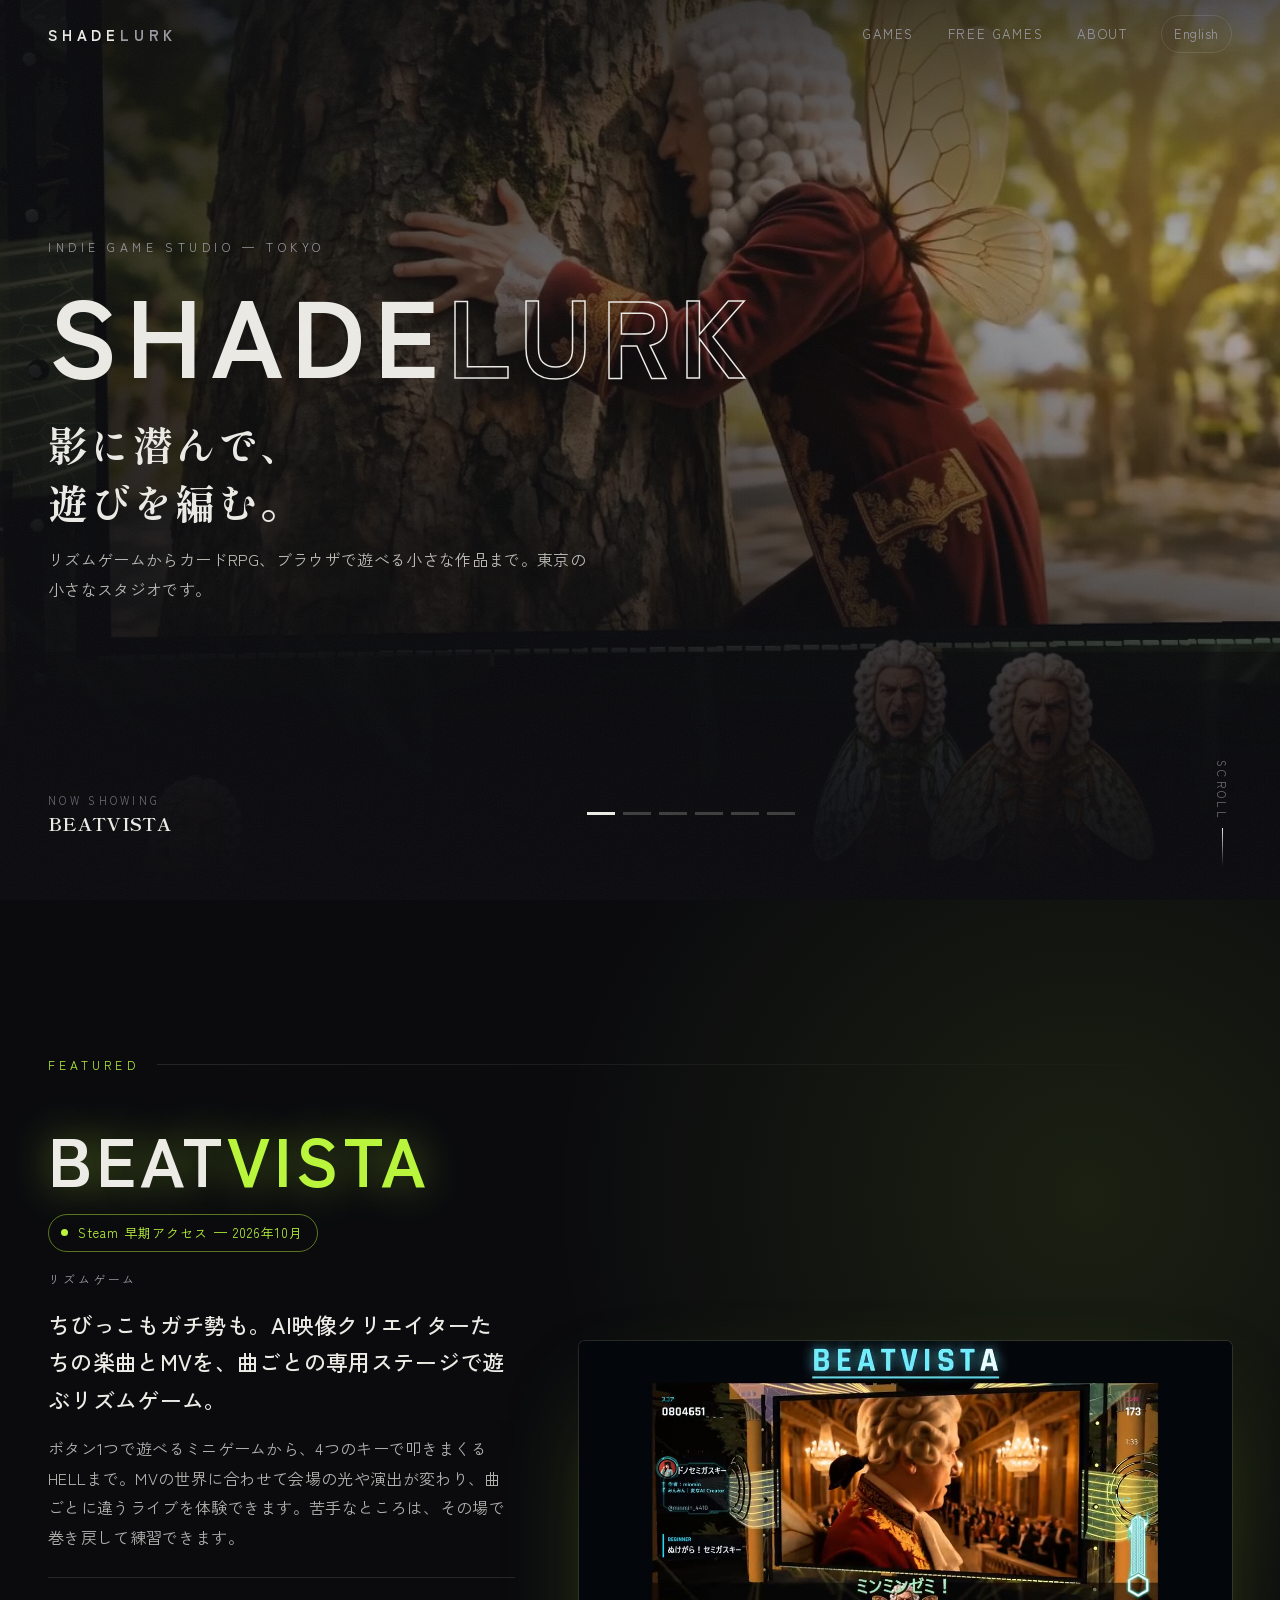
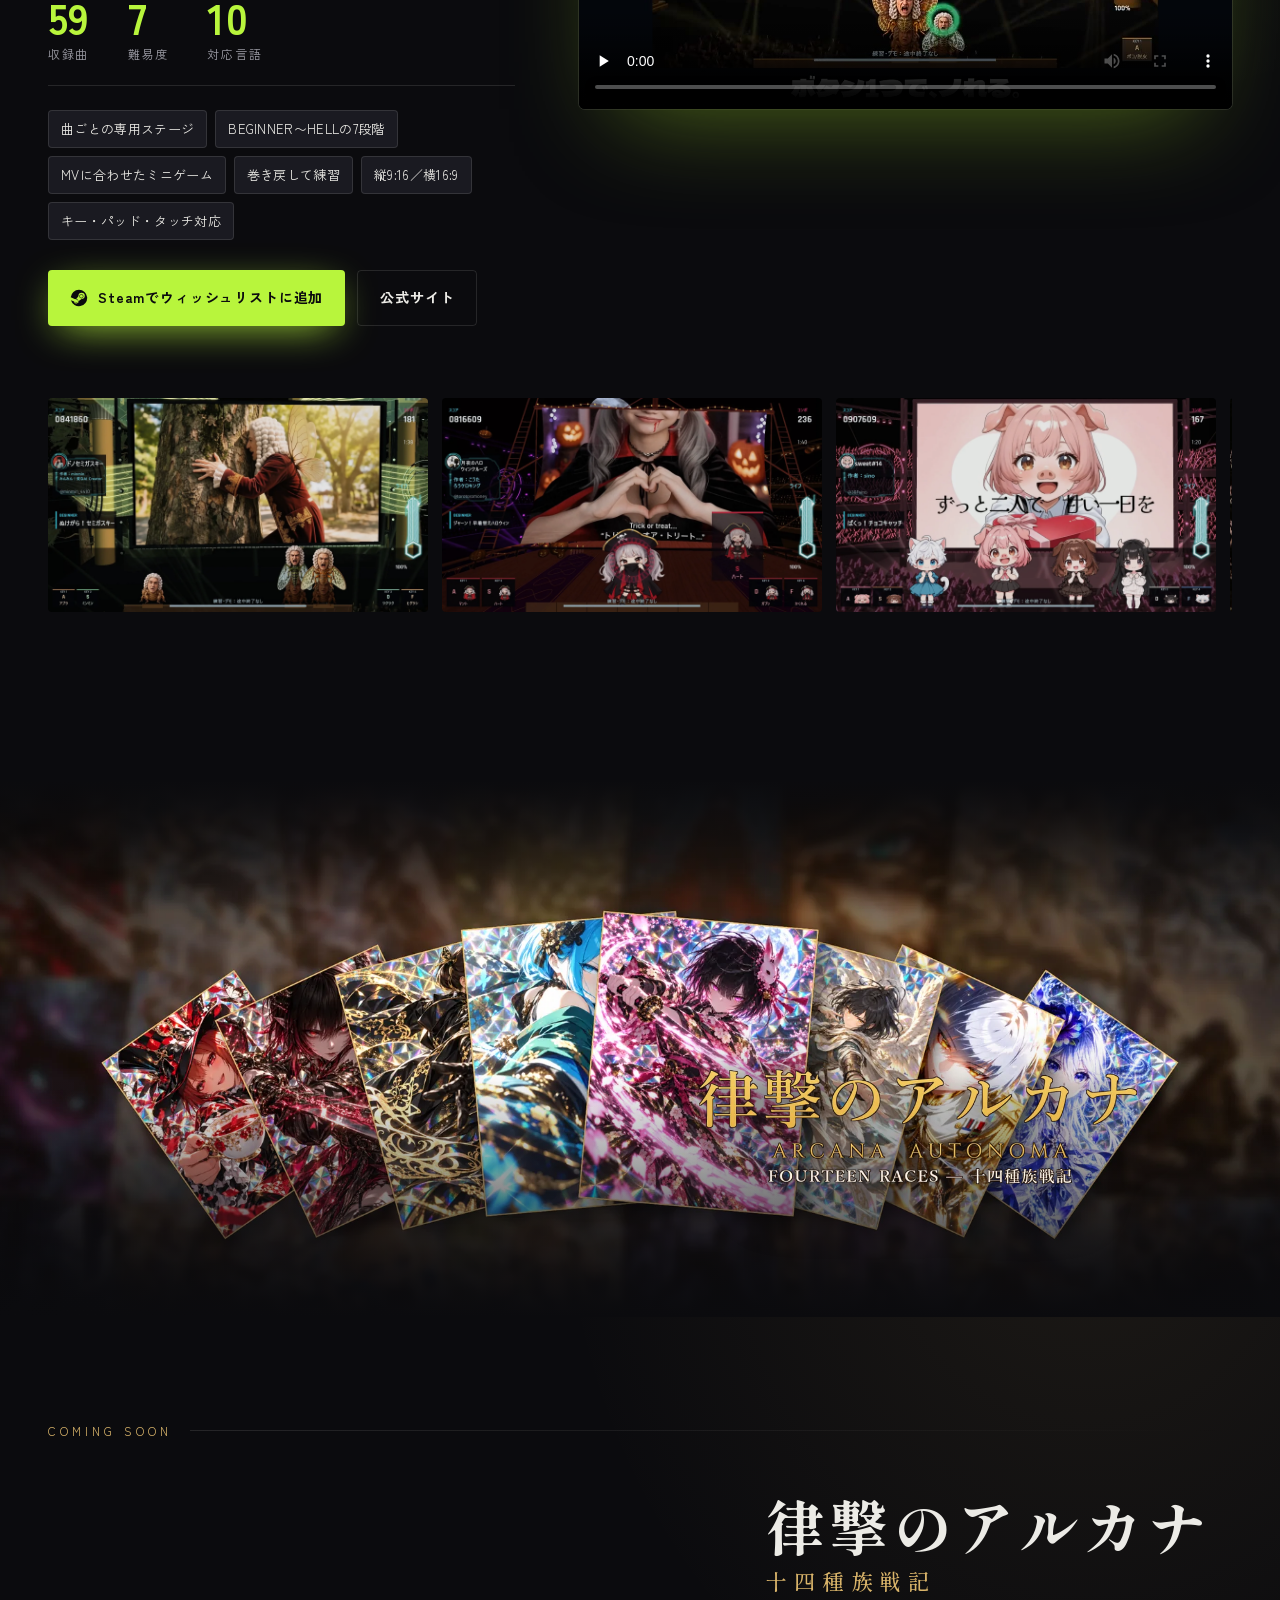
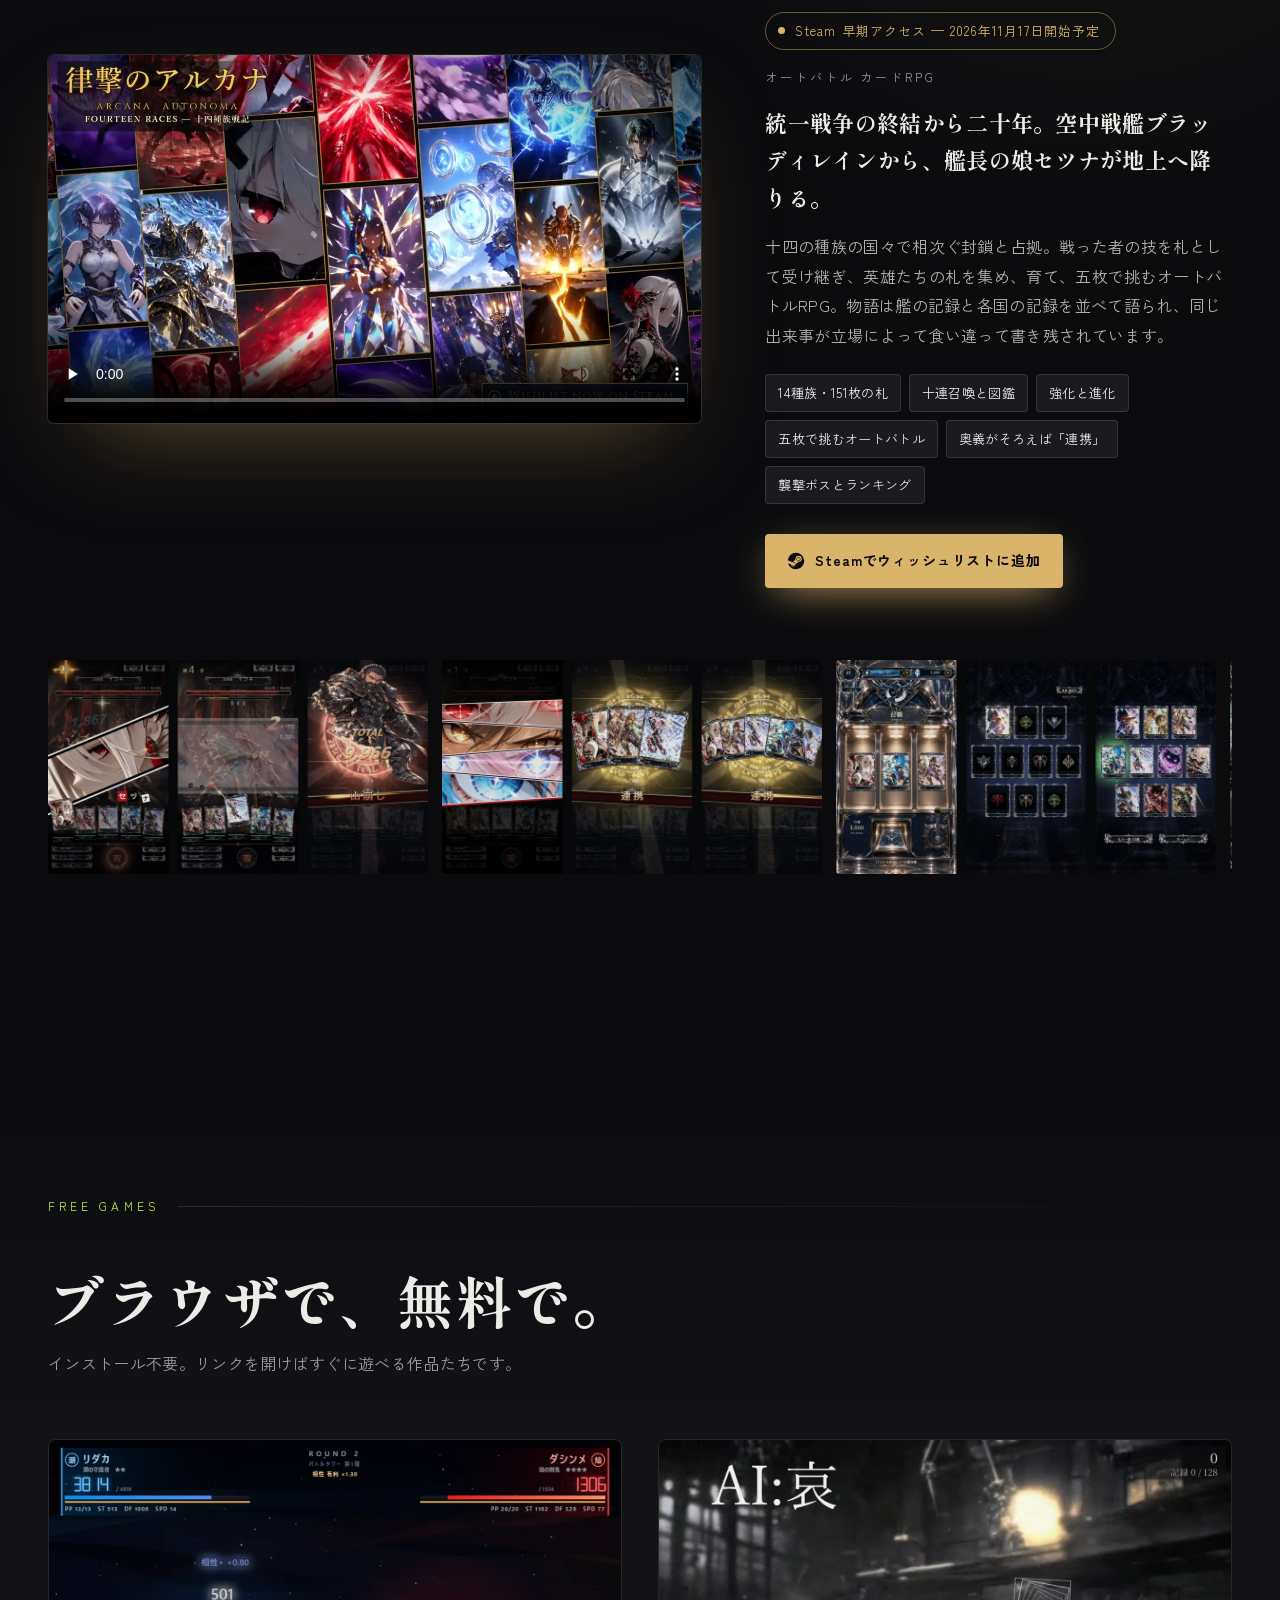
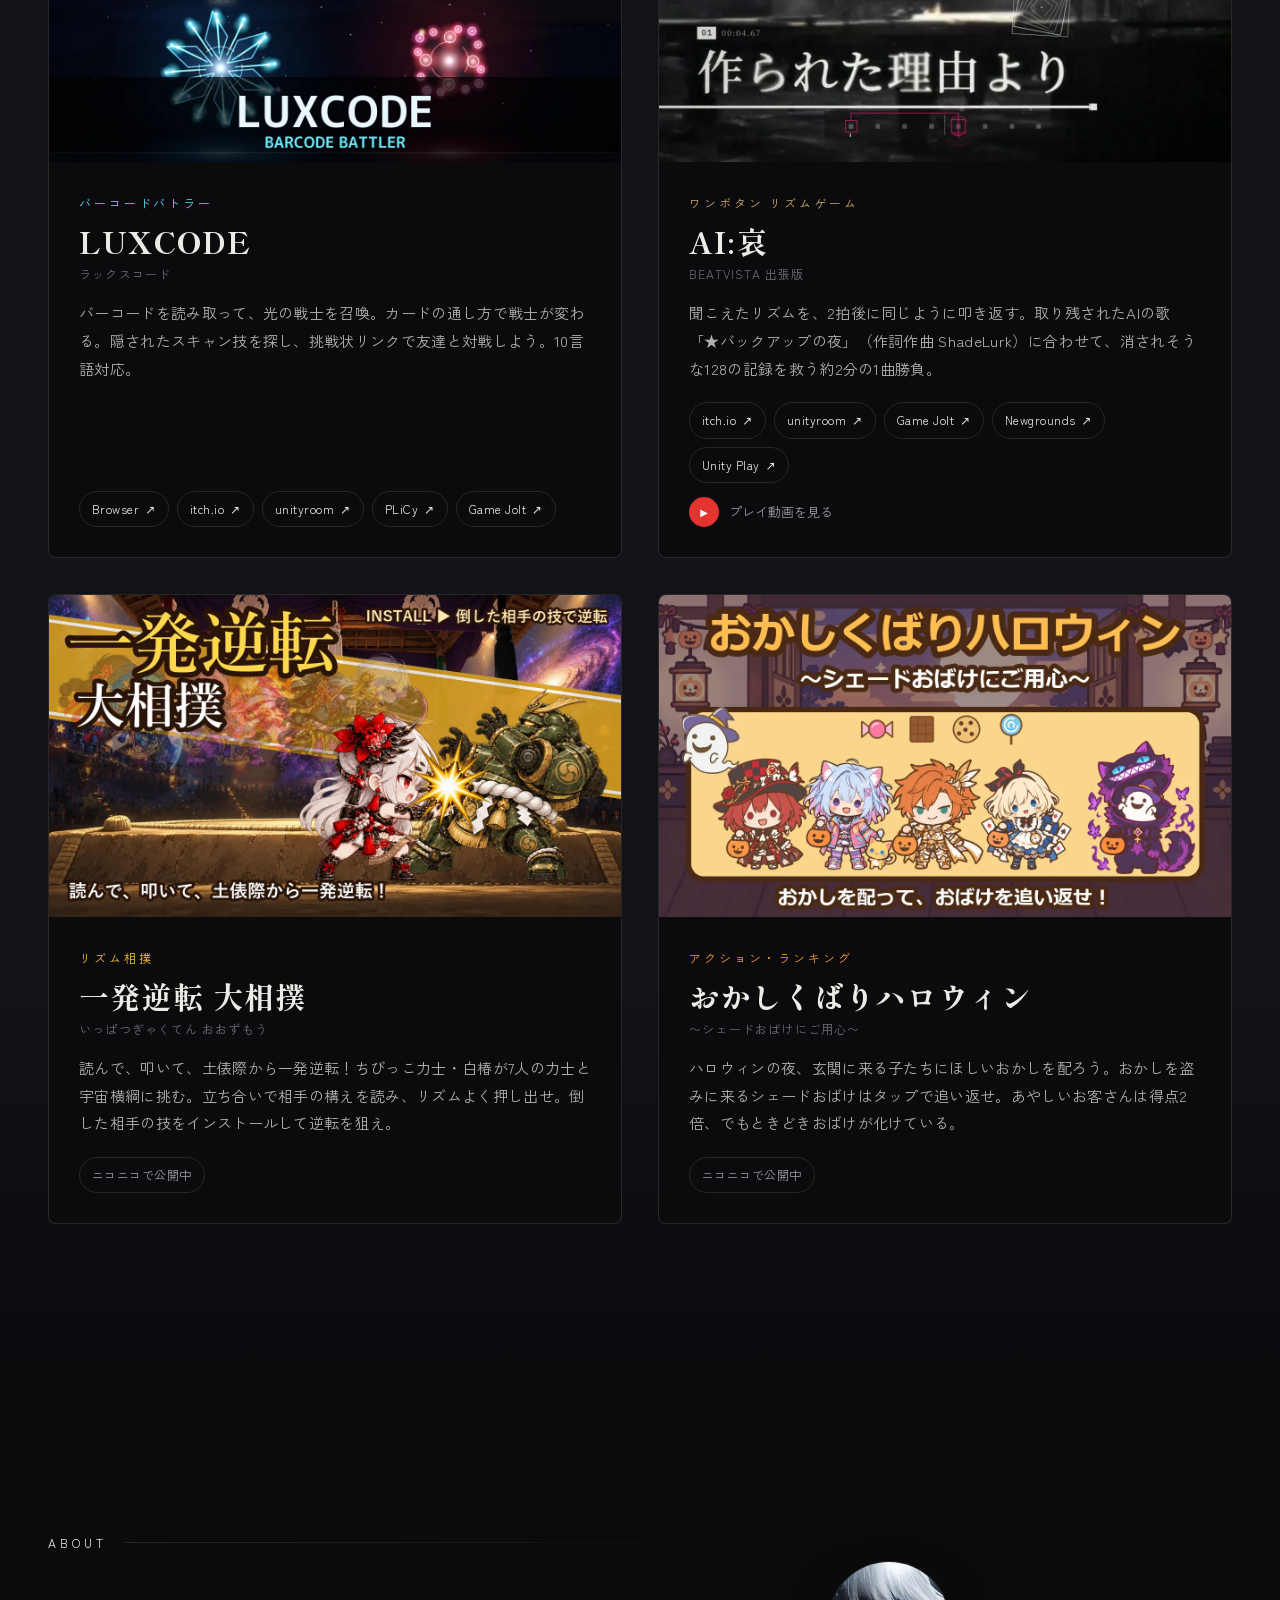
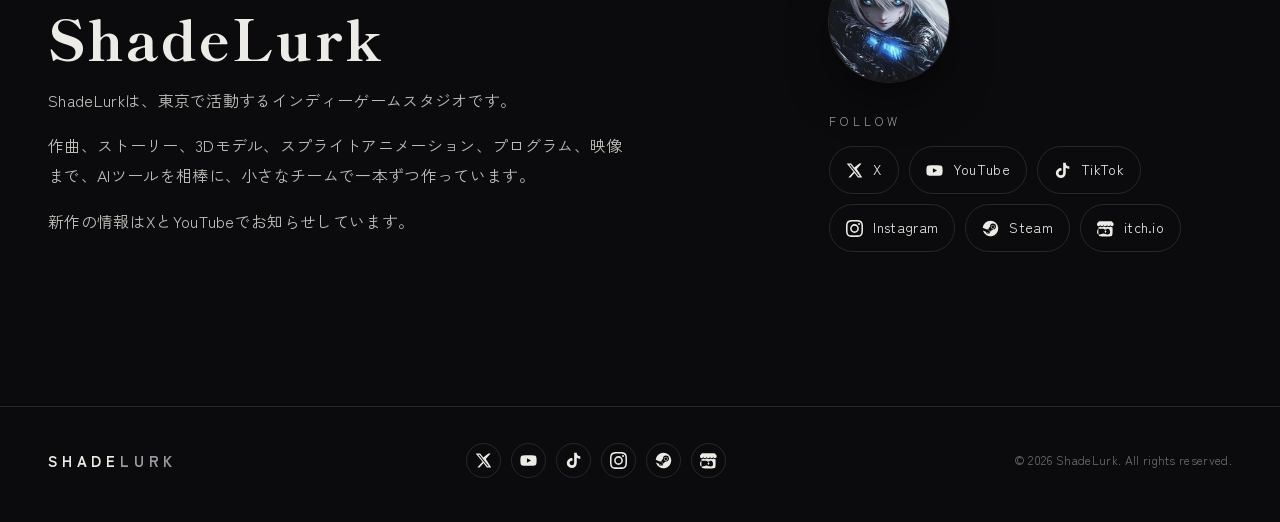
==== commit 0103af95: "Link BEATVISTA official site in structured data Co-Authored-By: Claude Opus 5.5 (1M context) <norepl" ====
--- a/index.html
+++ b/index.html
@@ -80,6 +80,9 @@
       "name": "BEATVISTA",
       "genre": "Rhythm",
       "url": "https://store.steampowered.com/app/2527810/BEATVISTA/",
+      "sameAs": [
+       "https://scgf.net/beatvista/"
+      ],
       "image": "https://shadelurk.com/assets/img/bv_01.webp",
       "gamePlatform": [
        "PC",
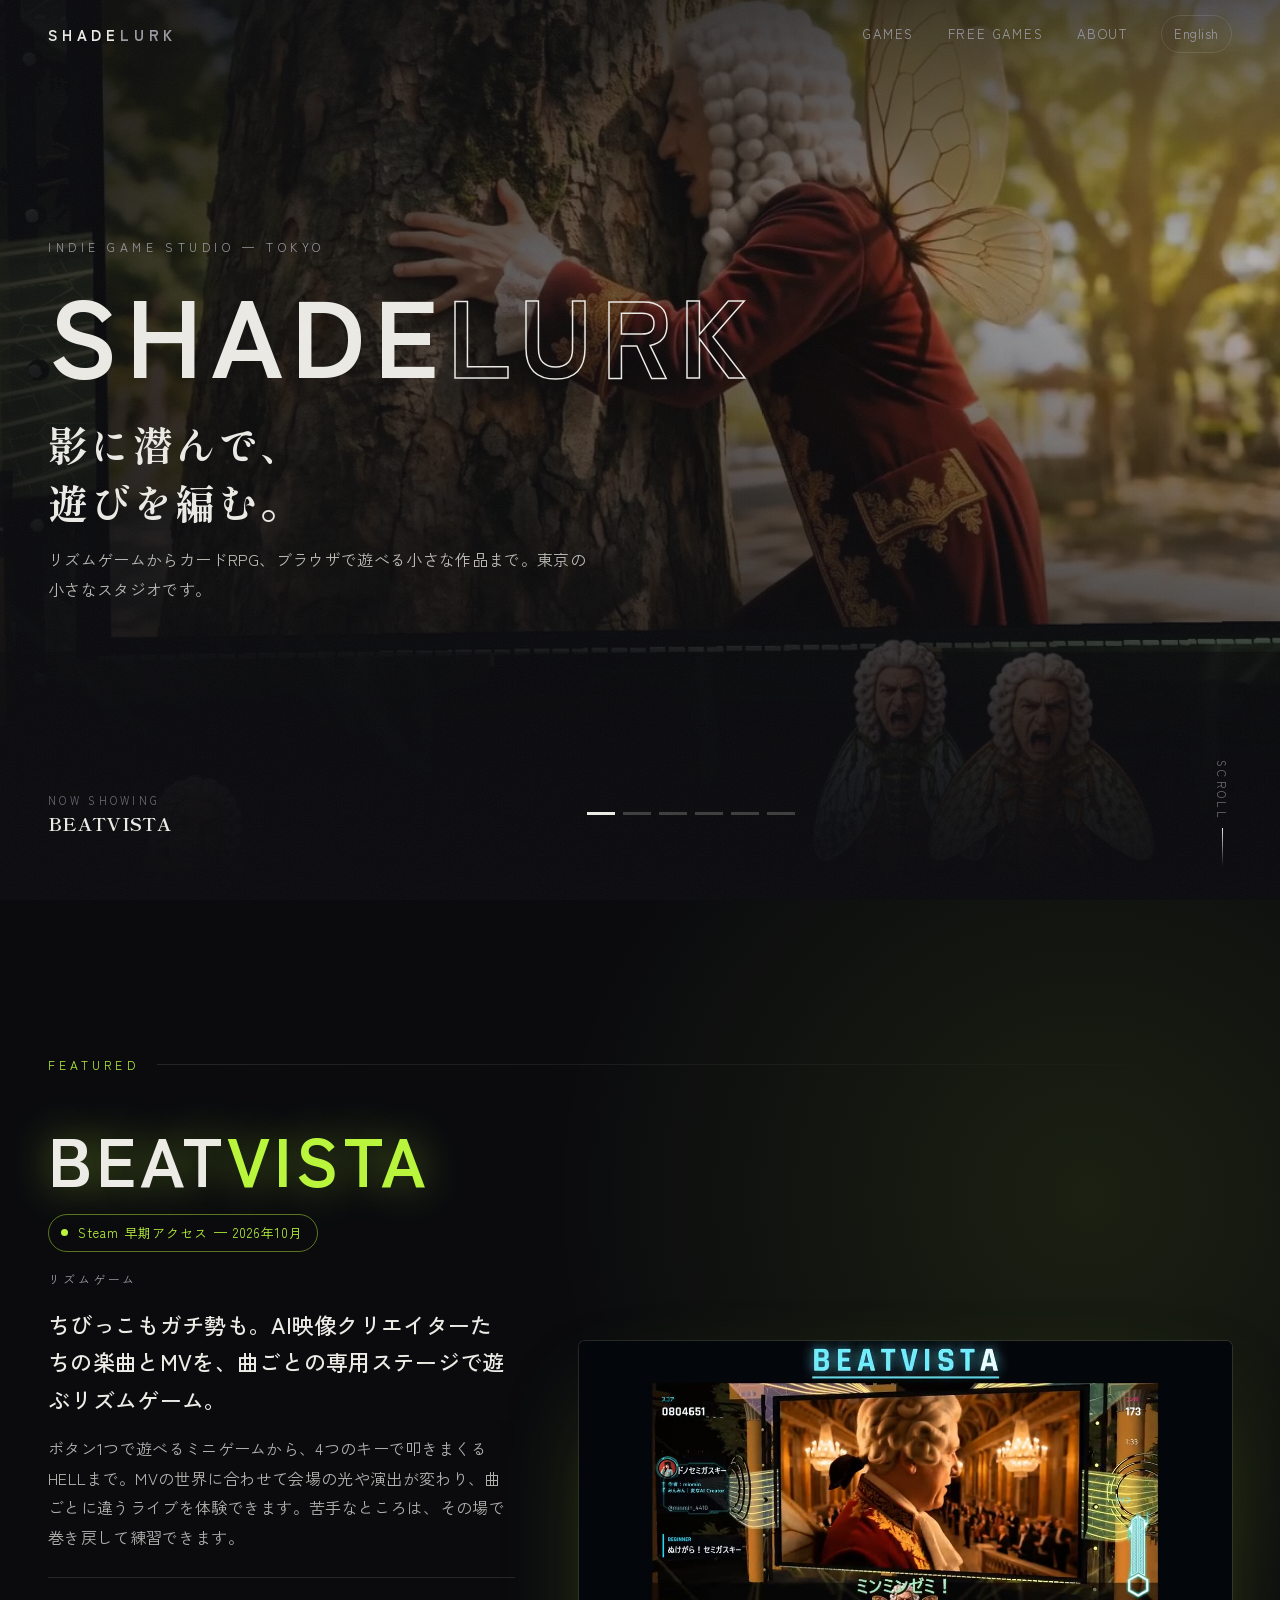
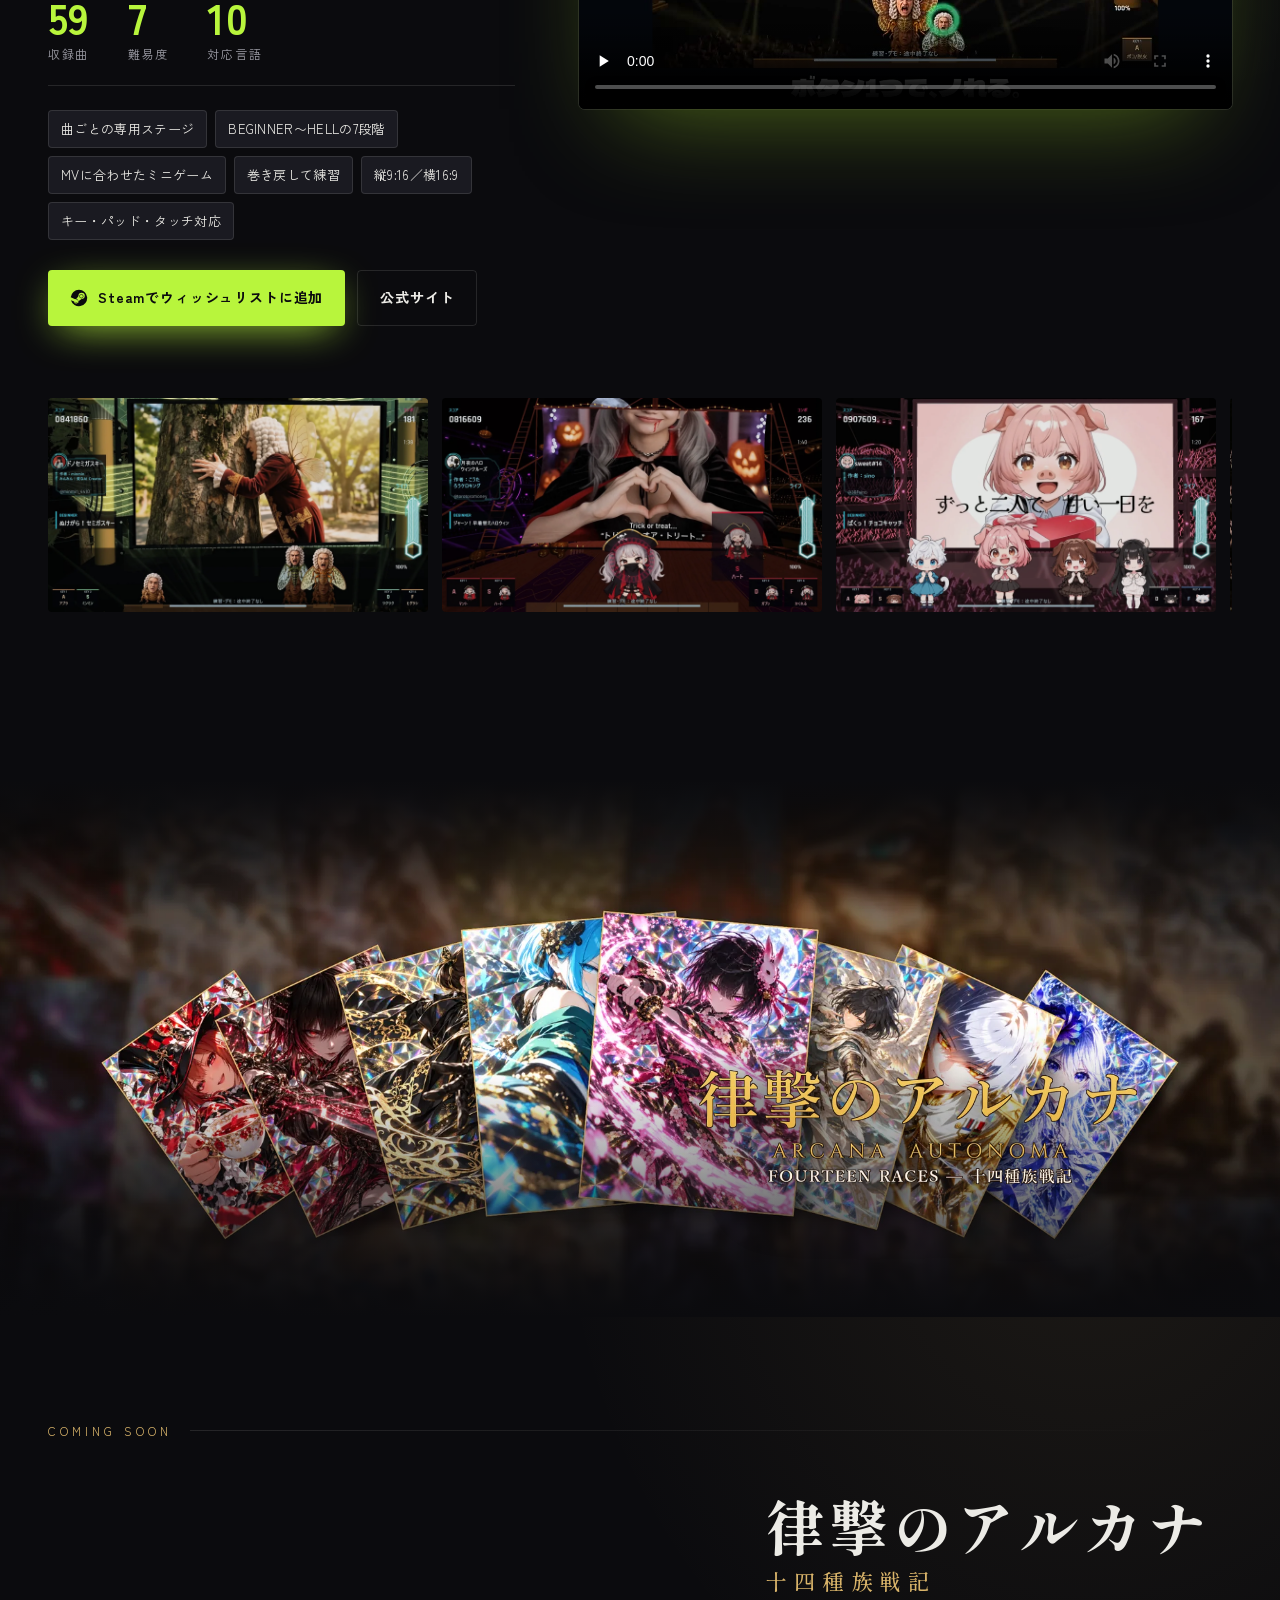
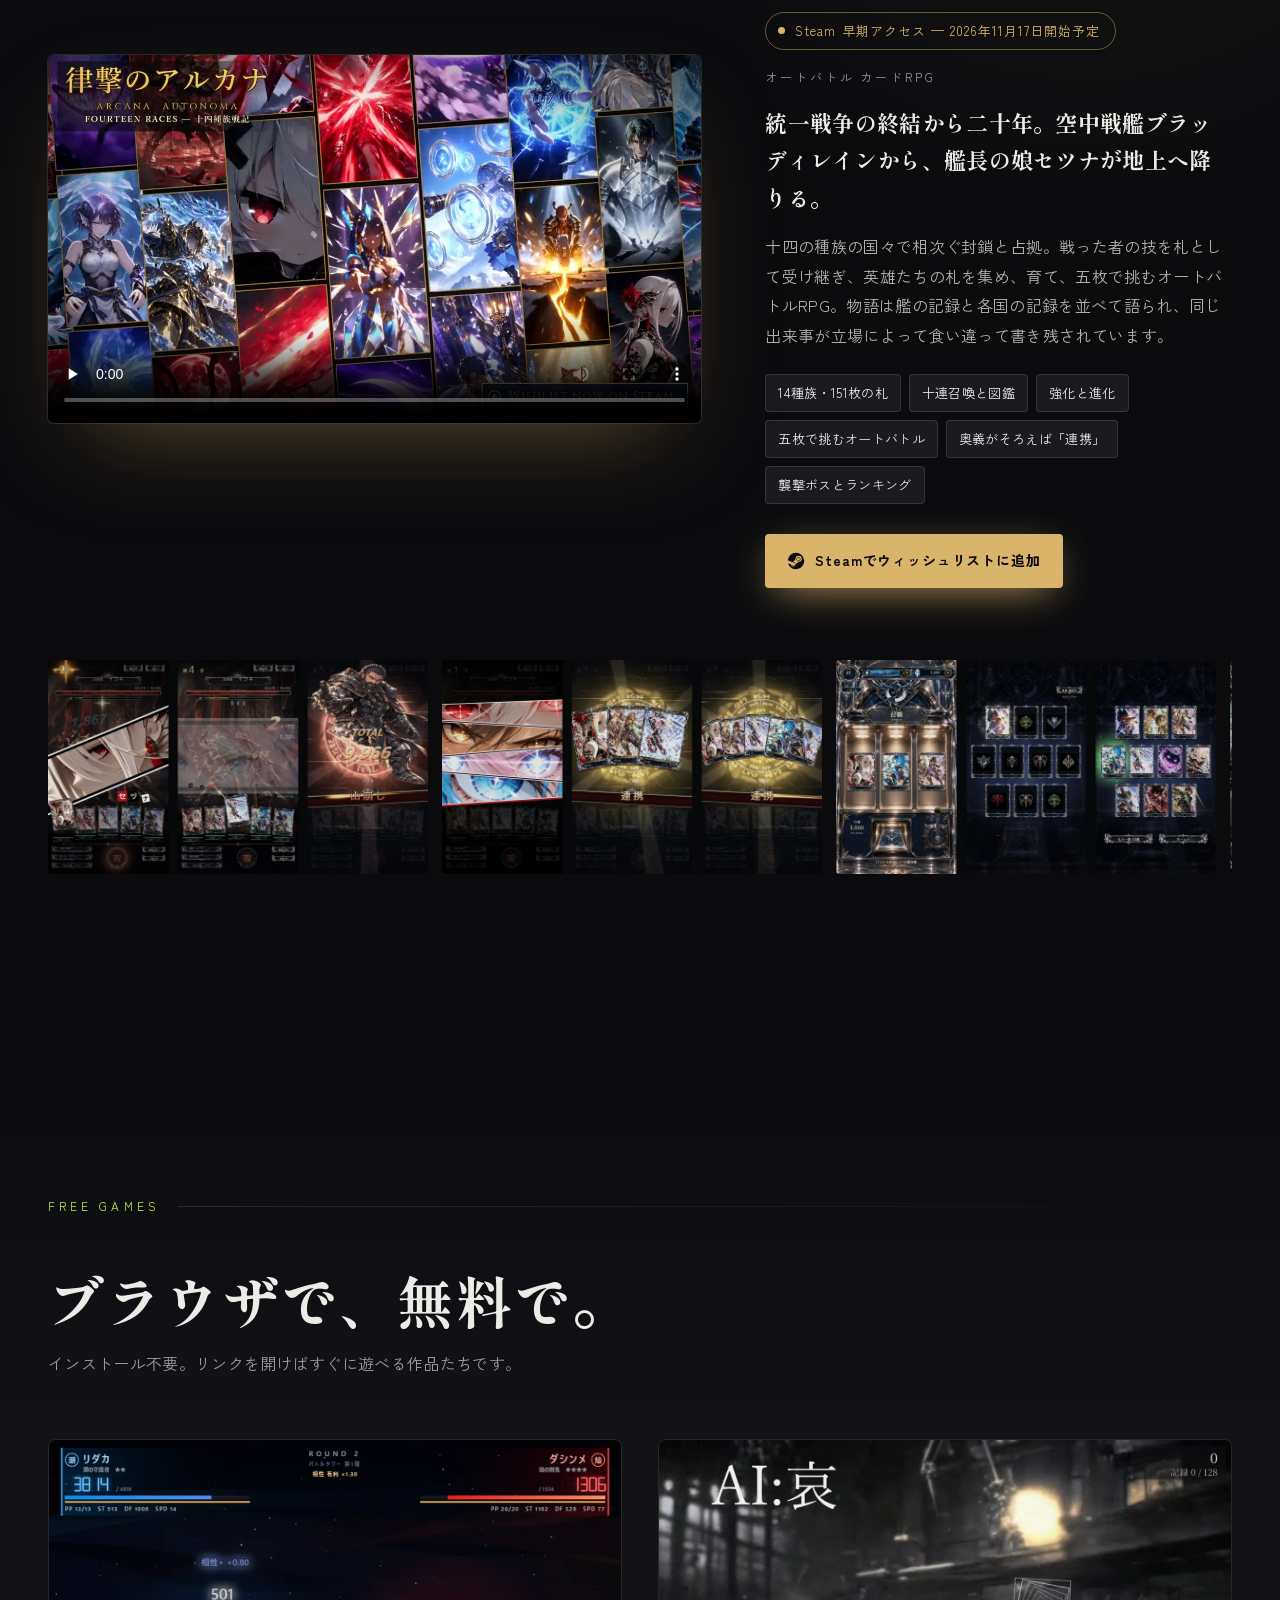
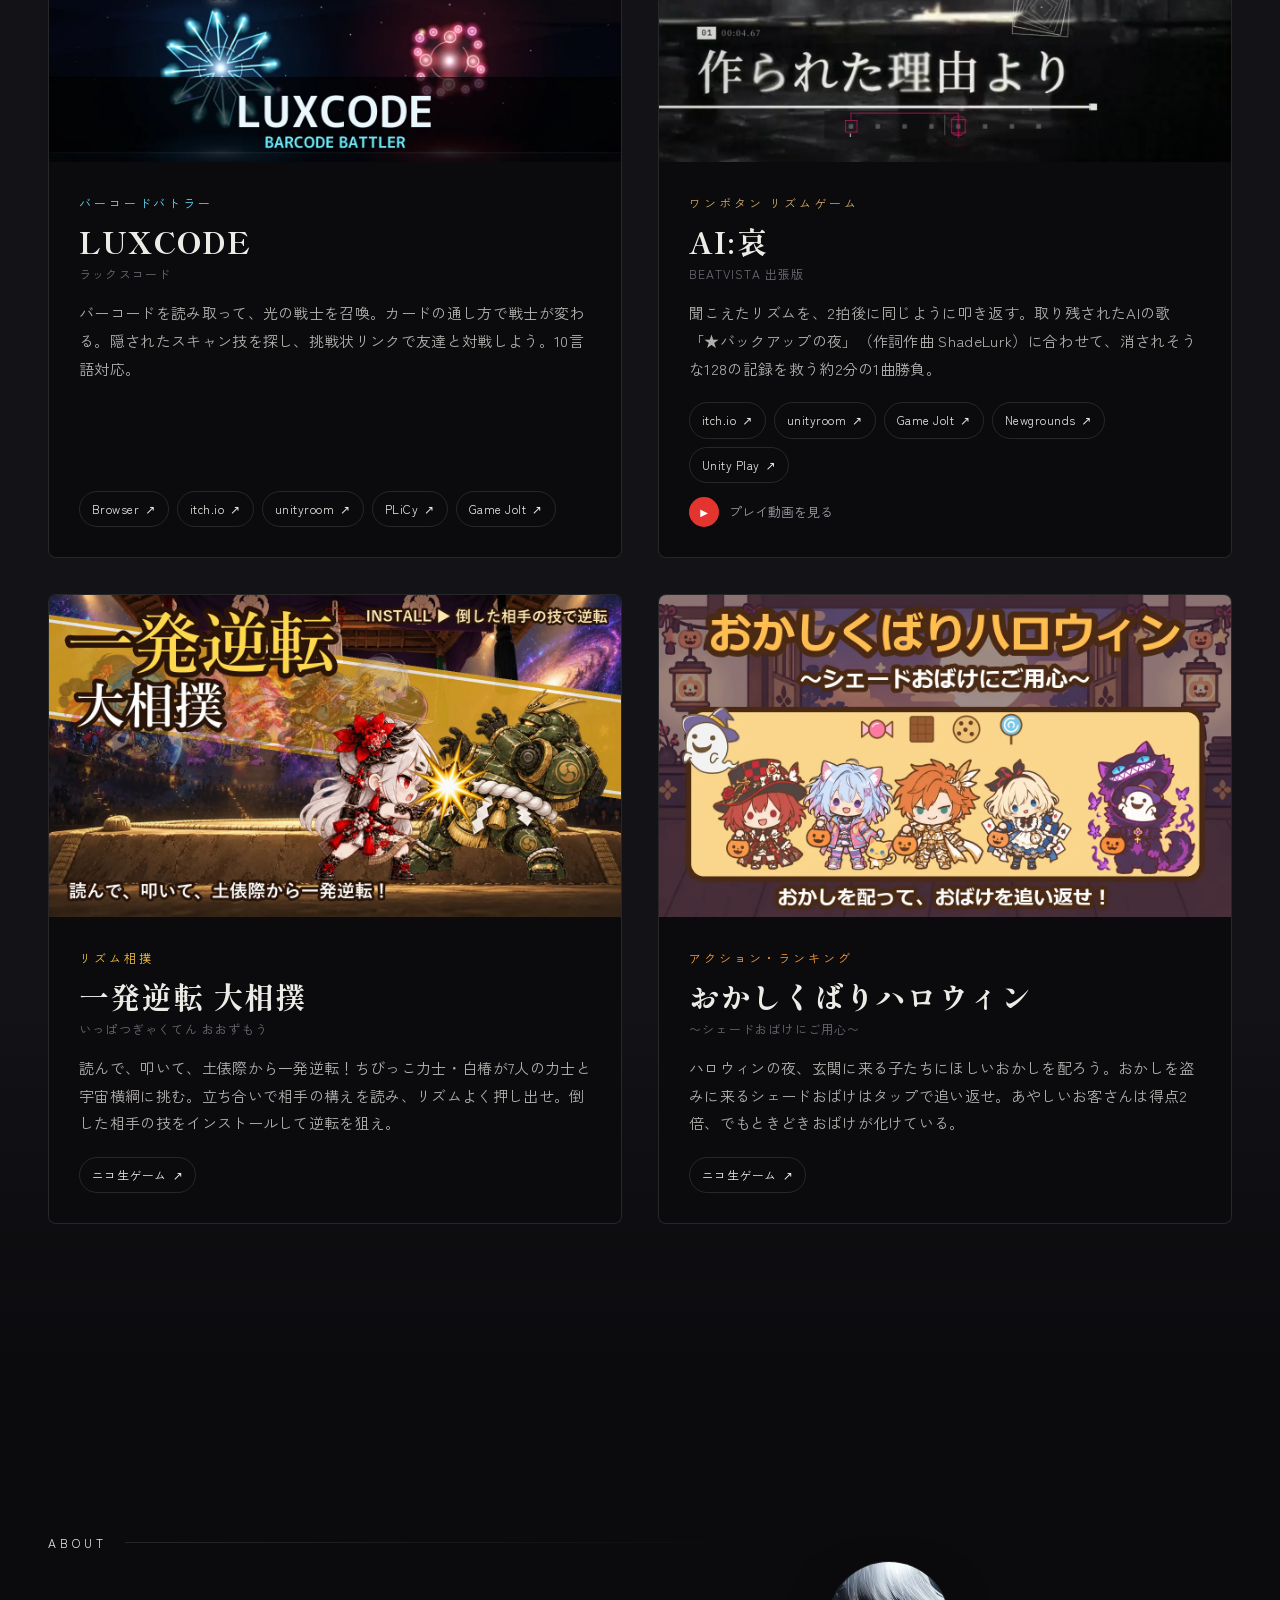
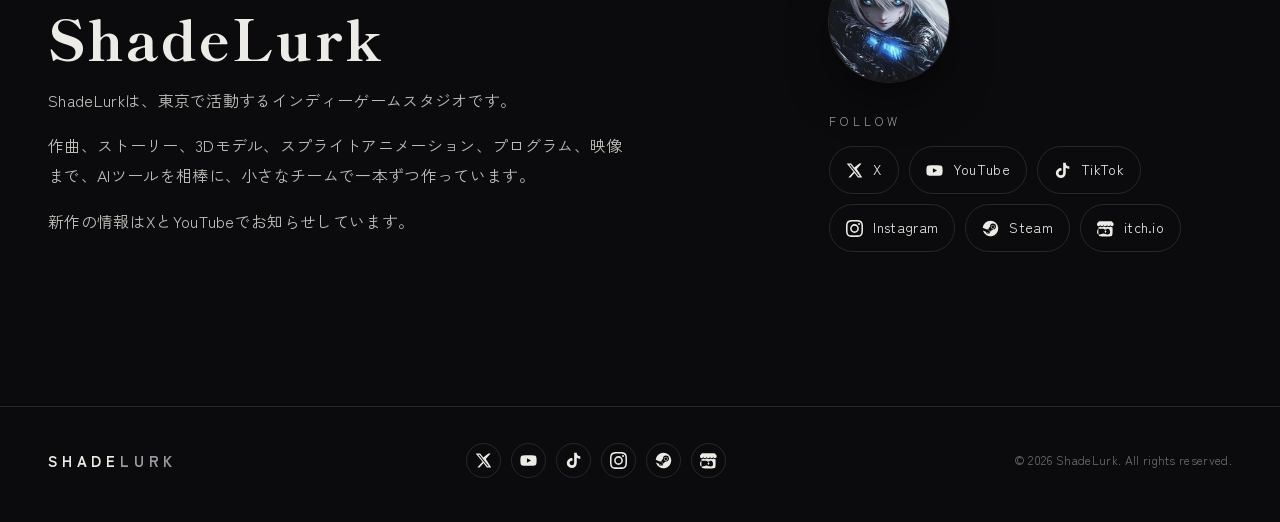
==== commit 8f534172: "Link Niconico games Co-Authored-By: Claude Opus 5.5 (1M context) <noreply@anthropic.com>" ====
--- a/index.html
+++ b/index.html
@@ -163,7 +163,7 @@
       "@type": "VideoGame",
       "name": "一発逆転 大相撲",
       "genre": "リズム相撲",
-      "url": "https://shadelurk.com/#sumo",
+      "url": "https://namagame.coe.nicovideo.jp/games/lg13082",
       "image": "https://shadelurk.com/assets/img/sumo_key.webp",
       "gamePlatform": [
        "Niconico"
@@ -182,7 +182,7 @@
       "@type": "VideoGame",
       "name": "おかしくばりハロウィン",
       "genre": "アクション・ランキング",
-      "url": "https://shadelurk.com/#halloween",
+      "url": "https://namagame.coe.nicovideo.jp/games/lg13088",
       "image": "https://shadelurk.com/assets/img/hw_key.webp",
       "gamePlatform": [
        "Niconico"
@@ -327,7 +327,7 @@
         <h3 class="card-title">一発逆転 大相撲</h3>
         <p class="card-kana">いっぱつぎゃくてん おおずもう</p>
         <p class="card-desc">読んで、叩いて、土俵際から一発逆転！ちびっこ力士・白椿が7人の力士と宇宙横綱に挑む。立ち合いで相手の構えを読み、リズムよく押し出せ。倒した相手の技をインストールして逆転を狙え。</p>
-        <div class="chips"><span class="chip chip--muted">ニコニコで公開中</span></div>
+        <div class="chips"><a class="chip" href="https://namagame.coe.nicovideo.jp/games/lg13082" target="_blank" rel="noopener">ニコ生ゲーム<span aria-hidden="true">↗</span></a></div>
         
       </div>
     </article>
@@ -338,7 +338,7 @@
         <h3 class="card-title">おかしくばりハロウィン</h3>
         <p class="card-kana">〜シェードおばけにご用心〜</p>
         <p class="card-desc">ハロウィンの夜、玄関に来る子たちにほしいおかしを配ろう。おかしを盗みに来るシェードおばけはタップで追い返せ。あやしいお客さんは得点2倍、でもときどきおばけが化けている。</p>
-        <div class="chips"><span class="chip chip--muted">ニコニコで公開中</span></div>
+        <div class="chips"><a class="chip" href="https://namagame.coe.nicovideo.jp/games/lg13088" target="_blank" rel="noopener">ニコ生ゲーム<span aria-hidden="true">↗</span></a></div>
         
       </div>
     </article></div>
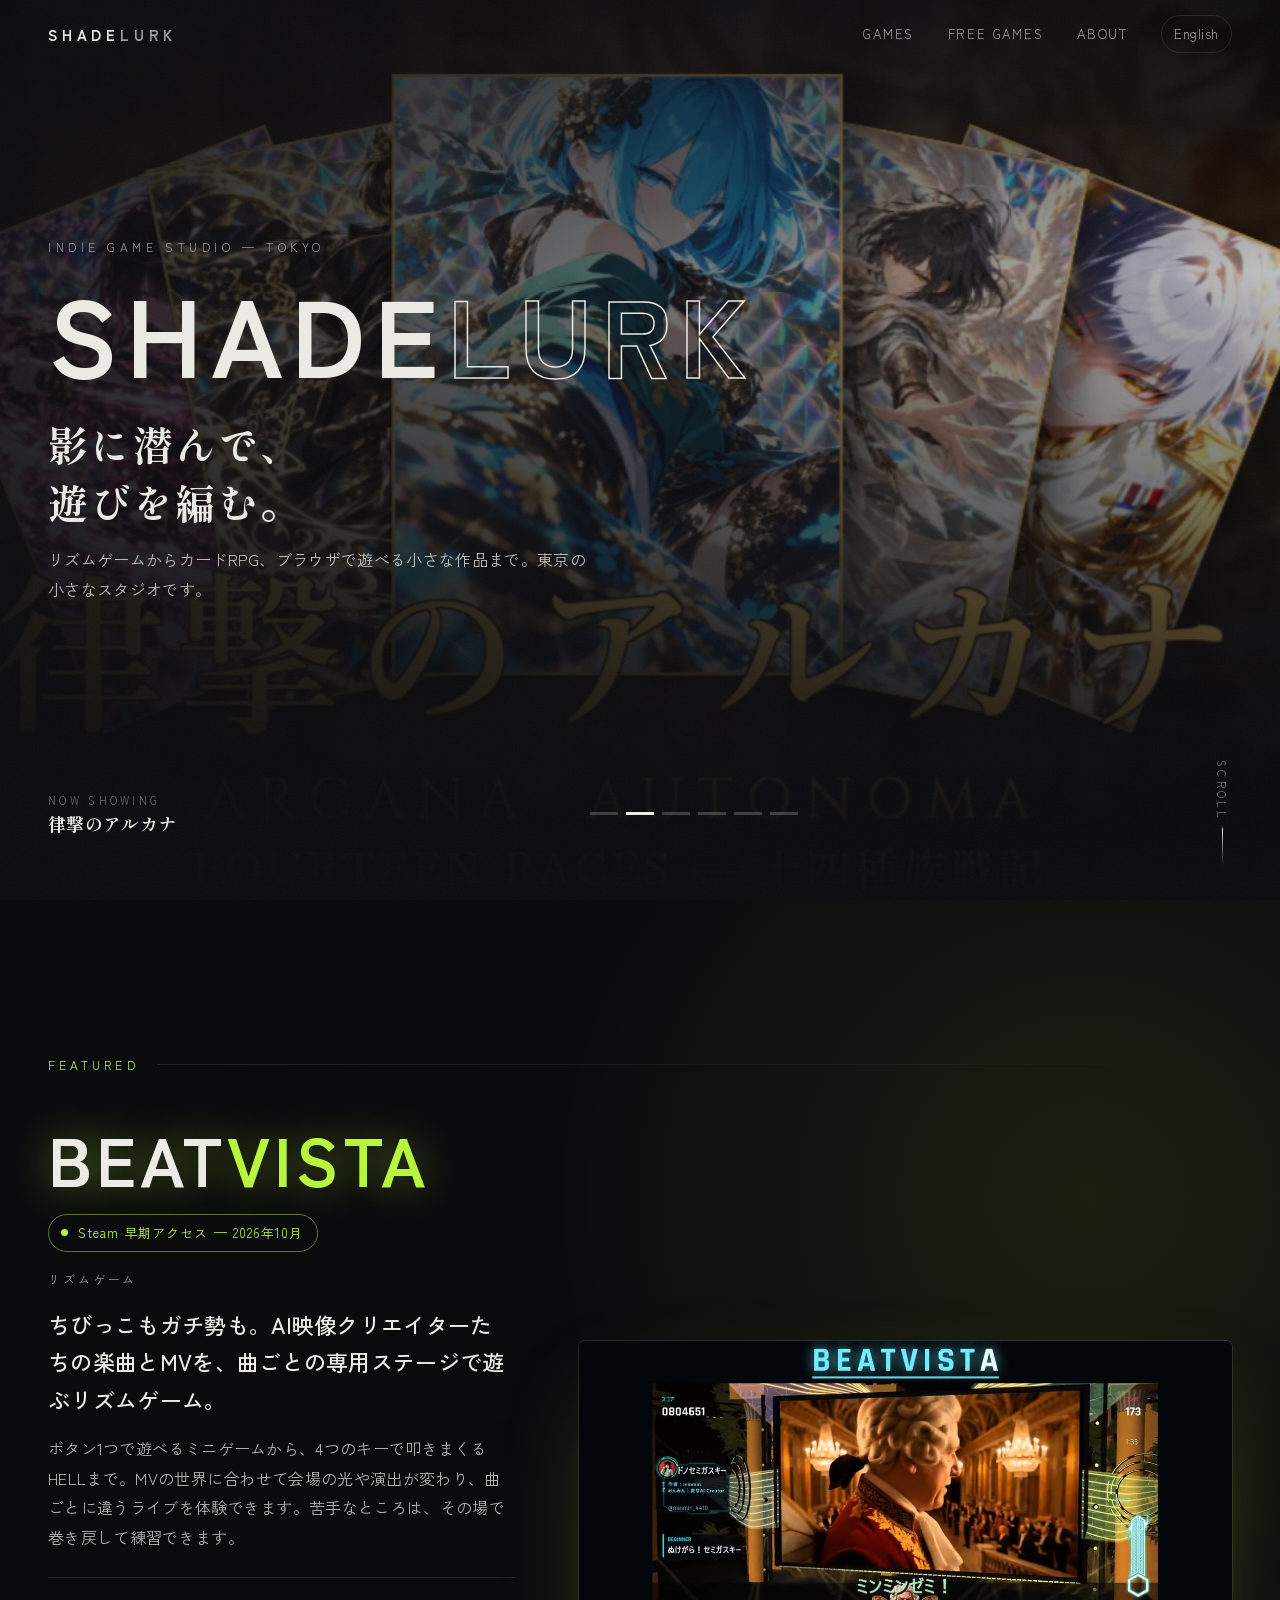
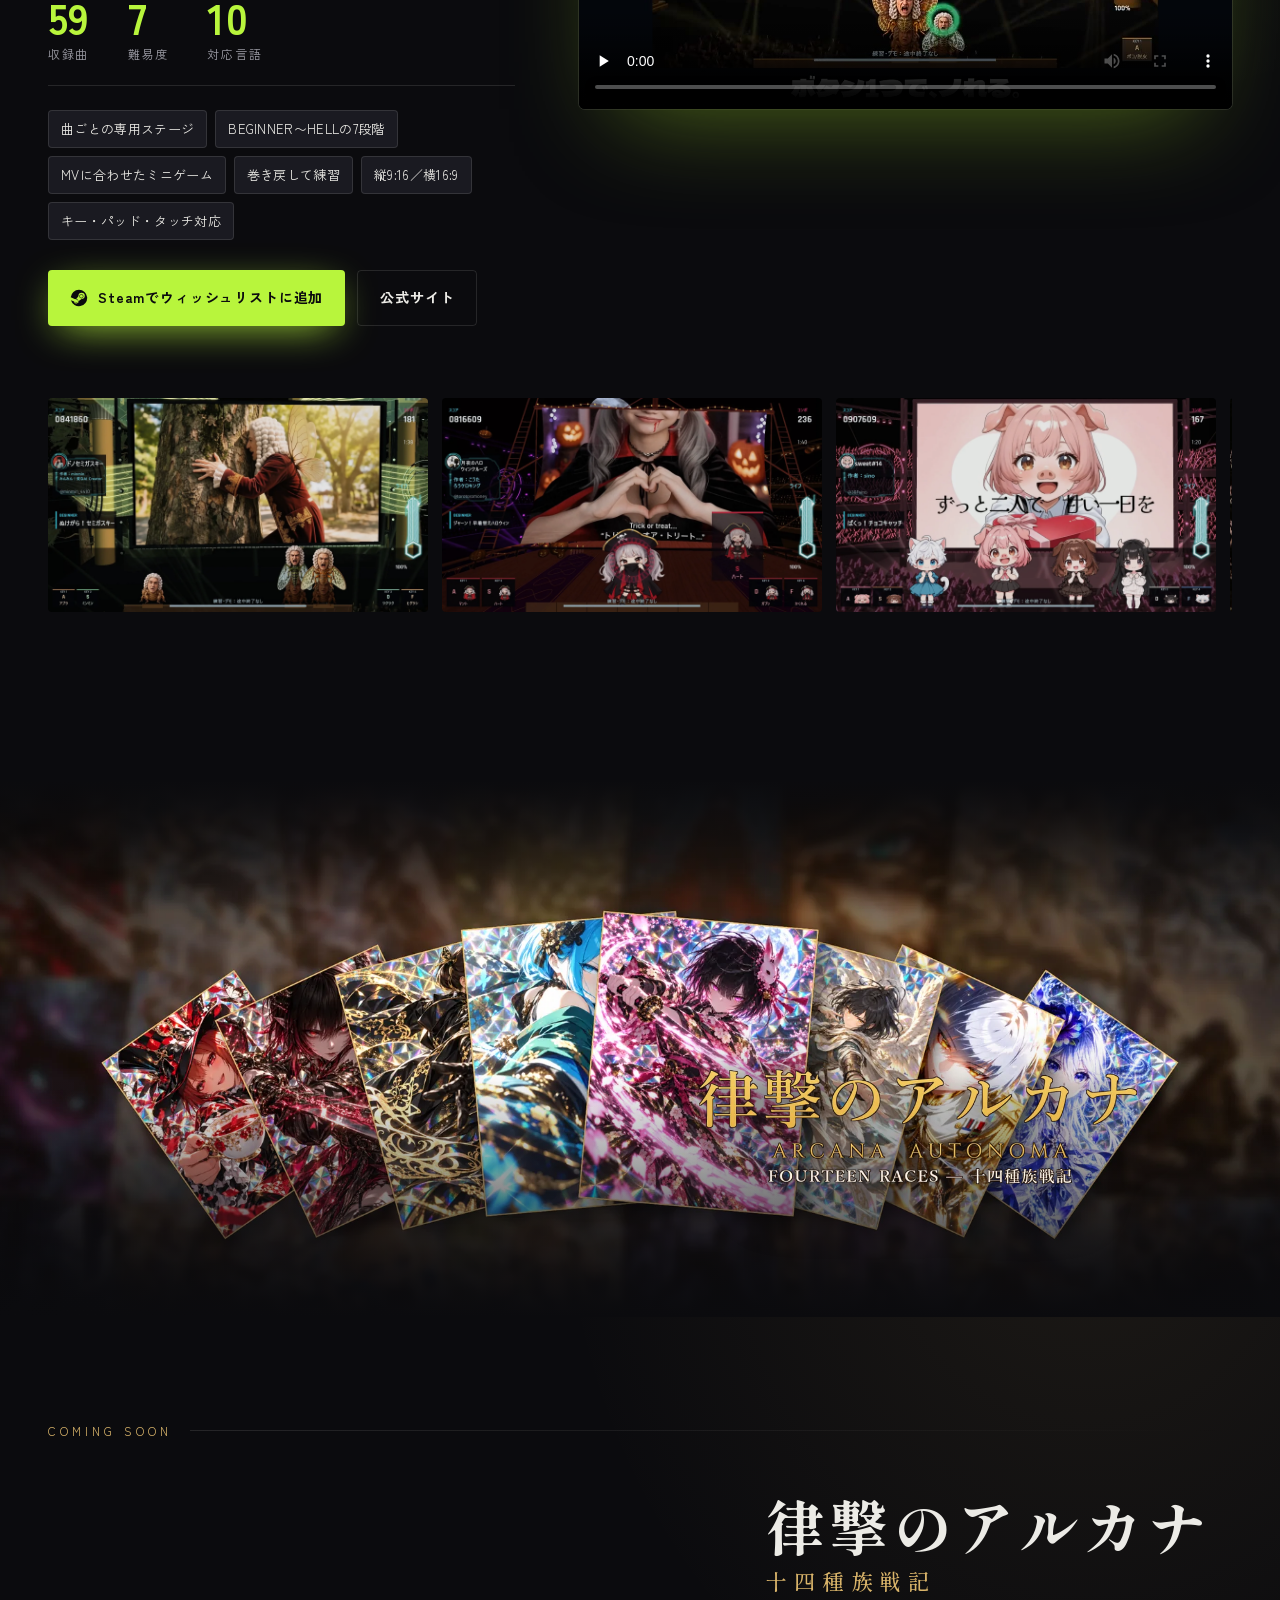
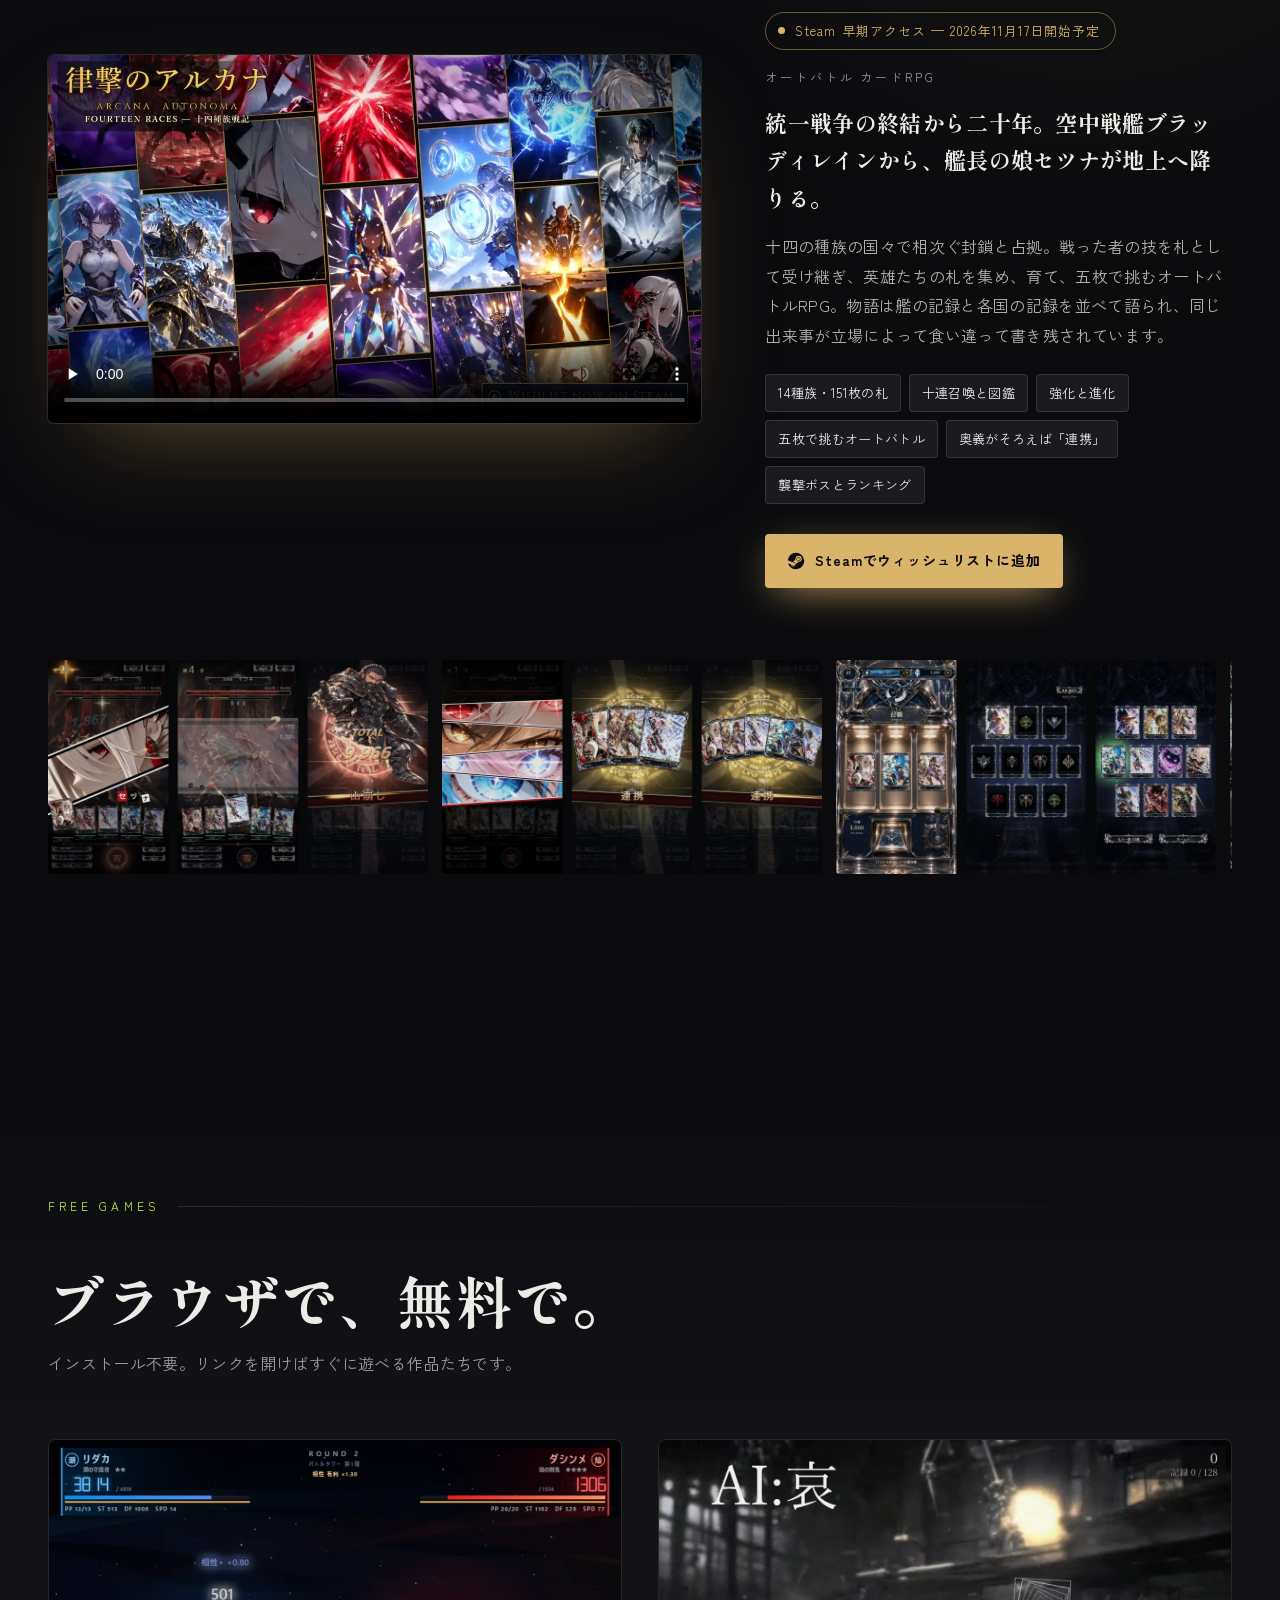
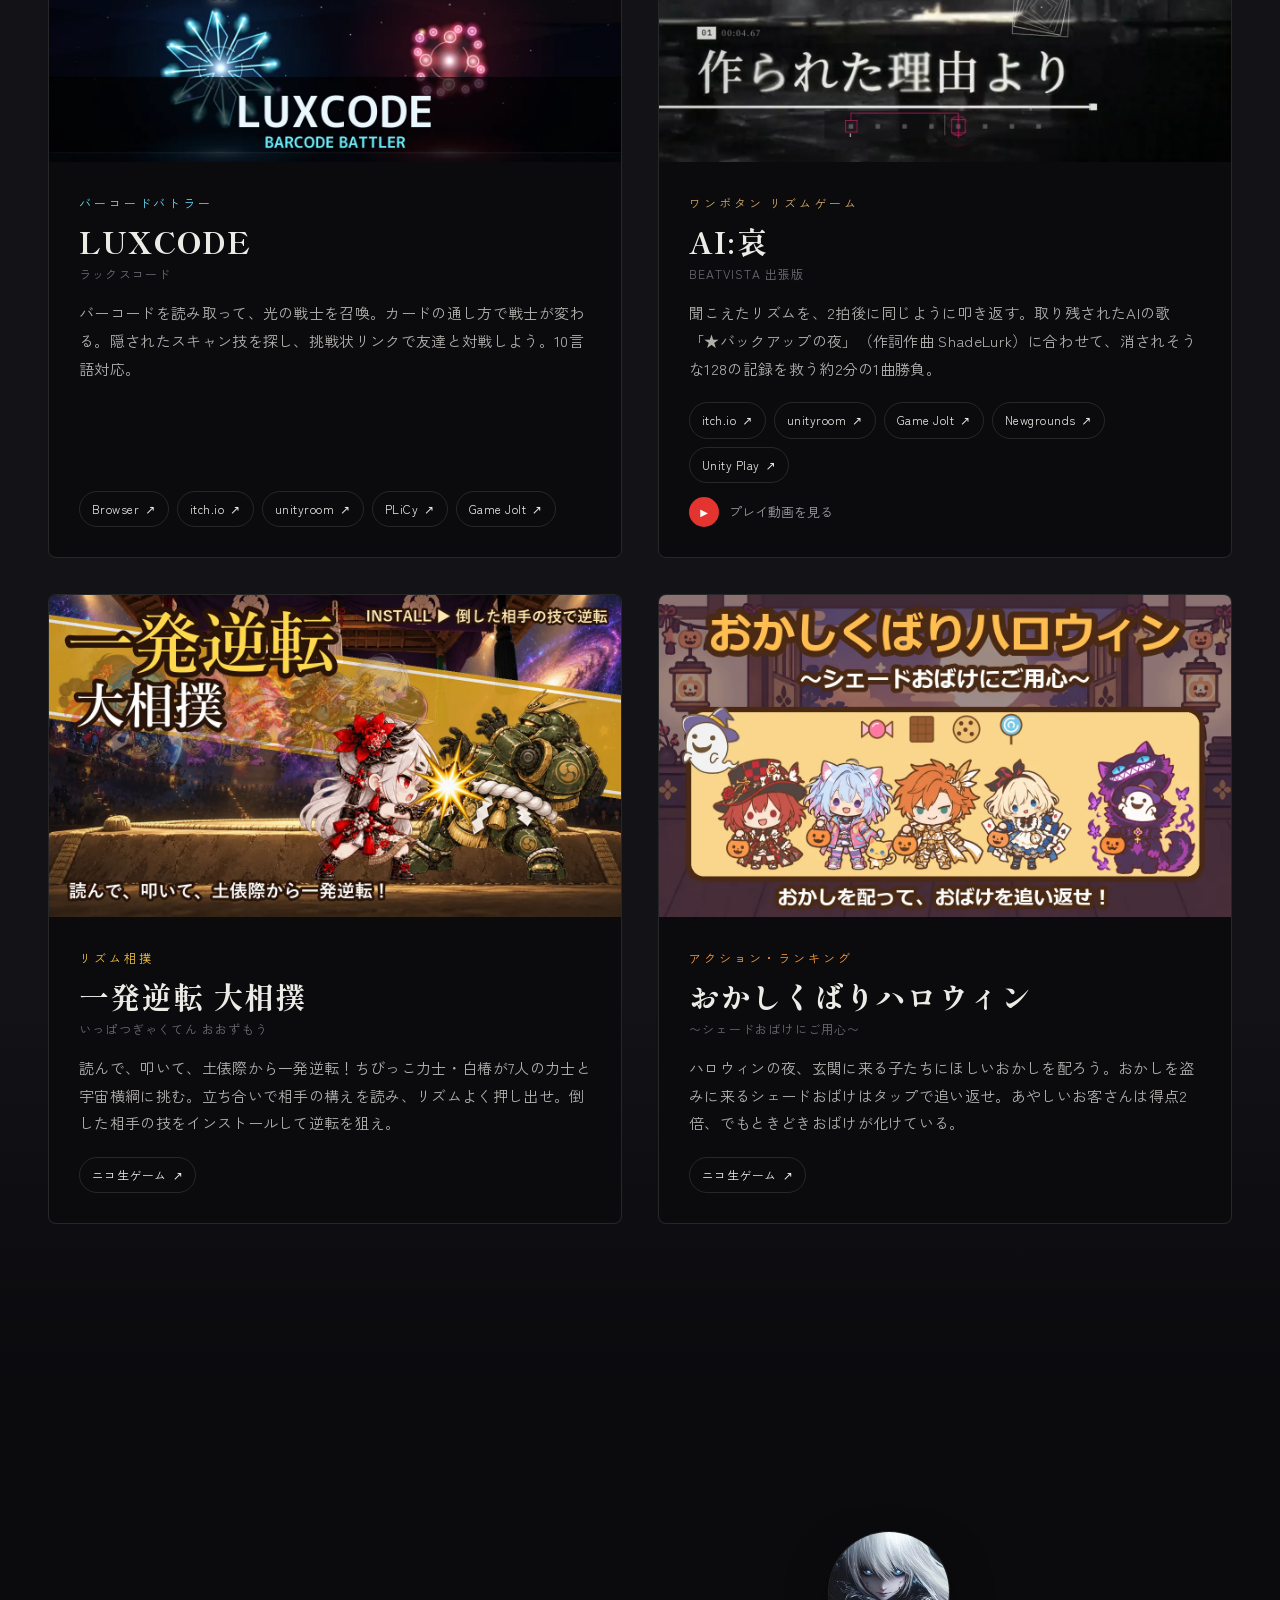
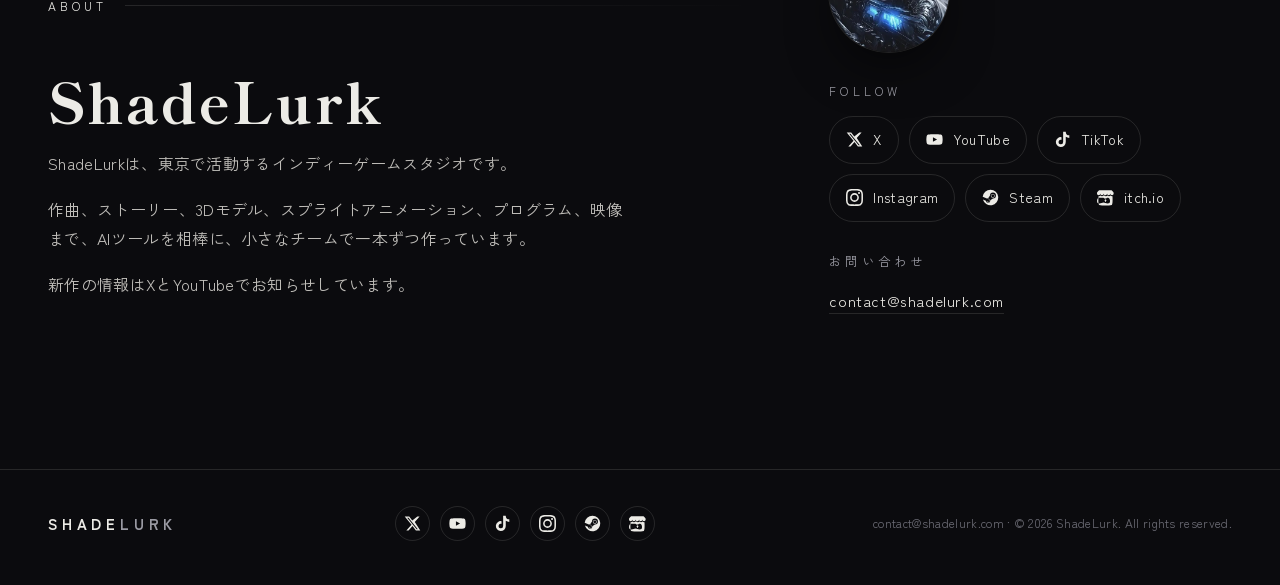
==== commit 96905d69: "Show contact email Co-Authored-By: Claude Opus 5.5 (1M context) <noreply@anthropic.com>" ====
--- a/index.html
+++ b/index.html
@@ -357,6 +357,8 @@
       <img class="avatar" src="/assets/img/shadelurk.webp" alt="ShadeLurk" width="400" height="400" loading="lazy">
       <p class="sec-label">Follow</p>
       <div class="socials"><a class="social" href="https://x.com/ShadeLurk" target="_blank" rel="noopener me" aria-label="X"><svg viewBox="0 0 24 24" aria-hidden="true"><path d="M18.9 2H22l-6.8 7.8L23 22h-6.2l-4.8-6.3L6.4 22H3.3l7.3-8.3L1 2h6.3l4.4 5.8L18.9 2Zm-1.1 18h1.7L6.3 3.9H4.5L17.8 20Z"/></svg><span>X</span></a><a class="social" href="https://www.youtube.com/channel/UCpO5sJvZMAXLRyoq4tjdfUQ" target="_blank" rel="noopener me" aria-label="YouTube"><svg viewBox="0 0 24 24" aria-hidden="true"><path d="M23 7.2a3 3 0 0 0-2.1-2.1C19 4.6 12 4.6 12 4.6s-7 0-8.9.5A3 3 0 0 0 1 7.2 31 31 0 0 0 .5 12a31 31 0 0 0 .5 4.8 3 3 0 0 0 2.1 2.1c1.9.5 8.9.5 8.9.5s7 0 8.9-.5a3 3 0 0 0 2.1-2.1 31 31 0 0 0 .5-4.8 31 31 0 0 0-.5-4.8ZM9.8 15.1V8.9l5.8 3.1-5.8 3.1Z"/></svg><span>YouTube</span></a><a class="social" href="https://www.tiktok.com/@shadelurk" target="_blank" rel="noopener me" aria-label="TikTok"><svg viewBox="0 0 24 24" aria-hidden="true"><path d="M16.6 1h-3.7v14.6a3.2 3.2 0 1 1-2.3-3.1V8.7a7 7 0 1 0 6 6.9V8.2a8.6 8.6 0 0 0 5 1.6V6.1a5 5 0 0 1-5-5.1Z"/></svg><span>TikTok</span></a><a class="social" href="https://www.instagram.com/shadelurk/" target="_blank" rel="noopener me" aria-label="Instagram"><svg viewBox="0 0 24 24" aria-hidden="true"><path d="M12 2.2c3.2 0 3.6 0 4.8.1 3.3.1 4.8 1.7 4.9 4.9.1 1.3.1 1.6.1 4.8s0 3.6-.1 4.8c-.1 3.2-1.7 4.8-4.9 4.9-1.3.1-1.6.1-4.8.1s-3.6 0-4.8-.1c-3.3-.1-4.8-1.7-4.9-4.9C2.2 15.6 2.2 15.2 2.2 12s0-3.6.1-4.8C2.4 3.9 3.9 2.4 7.2 2.3 8.4 2.2 8.8 2.2 12 2.2ZM12 0C8.7 0 8.3 0 7.1.1 2.7.3.3 2.7.1 7.1 0 8.3 0 8.7 0 12s0 3.7.1 4.9c.2 4.4 2.6 6.8 7 7 1.2.1 1.6.1 4.9.1s3.7 0 4.9-.1c4.4-.2 6.8-2.6 7-7 .1-1.2.1-1.6.1-4.9s0-3.7-.1-4.9c-.2-4.4-2.6-6.8-7-7C15.7 0 15.3 0 12 0Zm0 5.8a6.2 6.2 0 1 0 0 12.4 6.2 6.2 0 0 0 0-12.4ZM12 16a4 4 0 1 1 0-8 4 4 0 0 1 0 8Zm6.4-11.8a1.4 1.4 0 1 0 0 2.9 1.4 1.4 0 0 0 0-2.9Z"/></svg><span>Instagram</span></a><a class="social" href="https://store.steampowered.com/app/2527810/BEATVISTA/" target="_blank" rel="noopener me" aria-label="Steam"><svg viewBox="0 0 24 24" aria-hidden="true"><path d="M12 1a11 11 0 0 0-11 10.1l5.9 2.4a3.1 3.1 0 0 1 1.8-.5l2.6-3.8v-.1a4.2 4.2 0 1 1 4.2 4.2h-.1l-3.7 2.7v.2a3.1 3.1 0 0 1-6.2.3L1.3 14.9A11 11 0 1 0 12 1ZM7.9 17.7l-1.3-.6a2.4 2.4 0 1 0 1.3-3.2l1.4.6a1.8 1.8 0 1 1-1.4 3.2Zm10.1-8a2.8 2.8 0 1 0-2.8 2.8A2.8 2.8 0 0 0 18 9.7Zm-4.9 0a2.1 2.1 0 1 1 2.1 2.1 2.1 2.1 0 0 1-2.1-2.1Z"/></svg><span>Steam</span></a><a class="social" href="https://shadelurk.itch.io" target="_blank" rel="noopener me" aria-label="itch.io"><svg viewBox="0 0 24 24" aria-hidden="true"><path d="M3.1 1.9C2.1 2.5.1 4.8 0 5.4v1c0 1.3 1.2 2.4 2.3 2.4 1.3 0 2.4-1.1 2.4-2.4 0 1.3 1 2.4 2.3 2.4s2.3-1.1 2.3-2.4c0 1.3 1.1 2.4 2.4 2.4h.1c1.3 0 2.4-1.1 2.4-2.4 0 1.3 1 2.4 2.3 2.4s2.3-1.1 2.3-2.4c0 1.3 1.1 2.4 2.4 2.4 1.1 0 2.3-1.1 2.3-2.4v-1c-.1-.6-2.1-2.9-3.1-3.5-3.1-.1-5.2-.1-8.9-.1S6.2 1.8 3.1 1.9Zm6 7.3a2.6 2.6 0 0 1-2.1 1.2c-.9 0-1.6-.4-2.1-1.1-.5.7-1.3 1.1-2.2 1.1l-.6-.1c-.1 1.4-.1 2.7-.1 3.2 0 2.4-.3 7.8 1.1 9.2 2.1.5 6 .7 8.9.7s6.8-.2 8.9-.7c1.4-1.4 1.1-6.8 1.1-9.2 0-.5 0-1.8-.1-3.2l-.6.1c-.9 0-1.7-.4-2.2-1.1-.5.7-1.2 1.1-2.1 1.1-.9 0-1.7-.5-2.1-1.2-.5.7-1.3 1.2-2.2 1.2h-.2c-.9 0-1.7-.5-2.2-1.2Zm-1.4 3.1c.9 0 1.7 0 2.7 1.1.8-.1 1.7-.1 2.5 0 1-1.1 1.8-1.1 2.7-1.1 1.6 0 2.8 2.4 2.8 4.7 0 2.7-1.3 3.4-3.2 3.4-2.9 0-4.1-1.4-6-1.4s-3.1 1.4-6 1.4c-1.9 0-3.2-.7-3.2-3.4 0-2.3 1.2-4.7 2.7-4.7Zm4.3 2.2-2 1.9h1.3v1.6h1.4v-1.6h1.3l-2-1.9Z"/></svg><span>itch.io</span></a></div>
+      <p class="sec-label contact-label">お問い合わせ</p>
+      <a class="contact-mail" href="mailto:contact@shadelurk.com">contact@shadelurk.com</a>
     </div>
   </div>
 </section>
@@ -365,7 +367,7 @@
   <div class="wrap foot-inner">
     <span class="nav-brand">SHADE<span>LURK</span></span>
     <div class="socials socials--small"><a class="social" href="https://x.com/ShadeLurk" target="_blank" rel="noopener me" aria-label="X"><svg viewBox="0 0 24 24" aria-hidden="true"><path d="M18.9 2H22l-6.8 7.8L23 22h-6.2l-4.8-6.3L6.4 22H3.3l7.3-8.3L1 2h6.3l4.4 5.8L18.9 2Zm-1.1 18h1.7L6.3 3.9H4.5L17.8 20Z"/></svg><span>X</span></a><a class="social" href="https://www.youtube.com/channel/UCpO5sJvZMAXLRyoq4tjdfUQ" target="_blank" rel="noopener me" aria-label="YouTube"><svg viewBox="0 0 24 24" aria-hidden="true"><path d="M23 7.2a3 3 0 0 0-2.1-2.1C19 4.6 12 4.6 12 4.6s-7 0-8.9.5A3 3 0 0 0 1 7.2 31 31 0 0 0 .5 12a31 31 0 0 0 .5 4.8 3 3 0 0 0 2.1 2.1c1.9.5 8.9.5 8.9.5s7 0 8.9-.5a3 3 0 0 0 2.1-2.1 31 31 0 0 0 .5-4.8 31 31 0 0 0-.5-4.8ZM9.8 15.1V8.9l5.8 3.1-5.8 3.1Z"/></svg><span>YouTube</span></a><a class="social" href="https://www.tiktok.com/@shadelurk" target="_blank" rel="noopener me" aria-label="TikTok"><svg viewBox="0 0 24 24" aria-hidden="true"><path d="M16.6 1h-3.7v14.6a3.2 3.2 0 1 1-2.3-3.1V8.7a7 7 0 1 0 6 6.9V8.2a8.6 8.6 0 0 0 5 1.6V6.1a5 5 0 0 1-5-5.1Z"/></svg><span>TikTok</span></a><a class="social" href="https://www.instagram.com/shadelurk/" target="_blank" rel="noopener me" aria-label="Instagram"><svg viewBox="0 0 24 24" aria-hidden="true"><path d="M12 2.2c3.2 0 3.6 0 4.8.1 3.3.1 4.8 1.7 4.9 4.9.1 1.3.1 1.6.1 4.8s0 3.6-.1 4.8c-.1 3.2-1.7 4.8-4.9 4.9-1.3.1-1.6.1-4.8.1s-3.6 0-4.8-.1c-3.3-.1-4.8-1.7-4.9-4.9C2.2 15.6 2.2 15.2 2.2 12s0-3.6.1-4.8C2.4 3.9 3.9 2.4 7.2 2.3 8.4 2.2 8.8 2.2 12 2.2ZM12 0C8.7 0 8.3 0 7.1.1 2.7.3.3 2.7.1 7.1 0 8.3 0 8.7 0 12s0 3.7.1 4.9c.2 4.4 2.6 6.8 7 7 1.2.1 1.6.1 4.9.1s3.7 0 4.9-.1c4.4-.2 6.8-2.6 7-7 .1-1.2.1-1.6.1-4.9s0-3.7-.1-4.9c-.2-4.4-2.6-6.8-7-7C15.7 0 15.3 0 12 0Zm0 5.8a6.2 6.2 0 1 0 0 12.4 6.2 6.2 0 0 0 0-12.4ZM12 16a4 4 0 1 1 0-8 4 4 0 0 1 0 8Zm6.4-11.8a1.4 1.4 0 1 0 0 2.9 1.4 1.4 0 0 0 0-2.9Z"/></svg><span>Instagram</span></a><a class="social" href="https://store.steampowered.com/app/2527810/BEATVISTA/" target="_blank" rel="noopener me" aria-label="Steam"><svg viewBox="0 0 24 24" aria-hidden="true"><path d="M12 1a11 11 0 0 0-11 10.1l5.9 2.4a3.1 3.1 0 0 1 1.8-.5l2.6-3.8v-.1a4.2 4.2 0 1 1 4.2 4.2h-.1l-3.7 2.7v.2a3.1 3.1 0 0 1-6.2.3L1.3 14.9A11 11 0 1 0 12 1ZM7.9 17.7l-1.3-.6a2.4 2.4 0 1 0 1.3-3.2l1.4.6a1.8 1.8 0 1 1-1.4 3.2Zm10.1-8a2.8 2.8 0 1 0-2.8 2.8A2.8 2.8 0 0 0 18 9.7Zm-4.9 0a2.1 2.1 0 1 1 2.1 2.1 2.1 2.1 0 0 1-2.1-2.1Z"/></svg><span>Steam</span></a><a class="social" href="https://shadelurk.itch.io" target="_blank" rel="noopener me" aria-label="itch.io"><svg viewBox="0 0 24 24" aria-hidden="true"><path d="M3.1 1.9C2.1 2.5.1 4.8 0 5.4v1c0 1.3 1.2 2.4 2.3 2.4 1.3 0 2.4-1.1 2.4-2.4 0 1.3 1 2.4 2.3 2.4s2.3-1.1 2.3-2.4c0 1.3 1.1 2.4 2.4 2.4h.1c1.3 0 2.4-1.1 2.4-2.4 0 1.3 1 2.4 2.3 2.4s2.3-1.1 2.3-2.4c0 1.3 1.1 2.4 2.4 2.4 1.1 0 2.3-1.1 2.3-2.4v-1c-.1-.6-2.1-2.9-3.1-3.5-3.1-.1-5.2-.1-8.9-.1S6.2 1.8 3.1 1.9Zm6 7.3a2.6 2.6 0 0 1-2.1 1.2c-.9 0-1.6-.4-2.1-1.1-.5.7-1.3 1.1-2.2 1.1l-.6-.1c-.1 1.4-.1 2.7-.1 3.2 0 2.4-.3 7.8 1.1 9.2 2.1.5 6 .7 8.9.7s6.8-.2 8.9-.7c1.4-1.4 1.1-6.8 1.1-9.2 0-.5 0-1.8-.1-3.2l-.6.1c-.9 0-1.7-.4-2.2-1.1-.5.7-1.2 1.1-2.1 1.1-.9 0-1.7-.5-2.1-1.2-.5.7-1.3 1.2-2.2 1.2h-.2c-.9 0-1.7-.5-2.2-1.2Zm-1.4 3.1c.9 0 1.7 0 2.7 1.1.8-.1 1.7-.1 2.5 0 1-1.1 1.8-1.1 2.7-1.1 1.6 0 2.8 2.4 2.8 4.7 0 2.7-1.3 3.4-3.2 3.4-2.9 0-4.1-1.4-6-1.4s-3.1 1.4-6 1.4c-1.9 0-3.2-.7-3.2-3.4 0-2.3 1.2-4.7 2.7-4.7Zm4.3 2.2-2 1.9h1.3v1.6h1.4v-1.6h1.3l-2-1.9Z"/></svg><span>itch.io</span></a></div>
-    <small>© 2026 ShadeLurk. All rights reserved.</small>
+    <small><a href="mailto:contact@shadelurk.com">contact@shadelurk.com</a> · © 2026 ShadeLurk. All rights reserved.</small>
   </div>
 </footer>
 <dialog class="lightbox" id="lightbox" aria-label="Image viewer">
--- a/assets/site.css
+++ b/assets/site.css
@@ -198,6 +198,10 @@
 .social { display: inline-flex; align-items: center; gap: 10px; padding: 10px 16px; border: 1px solid var(--line); border-radius: 99px; text-decoration: none; font-size: 14px; transition: background .2s, color .2s; }
 .social svg { width: 17px; height: 17px; fill: currentColor; }
 .social:hover { background: var(--paper); color: var(--ink); }
+.contact-label { margin-top: 28px !important; }
+.contact-mail { font-size: 15px; letter-spacing: .04em; text-decoration: none; border-bottom: 1px solid var(--line); padding-bottom: 2px; }
+.contact-mail:hover { border-color: var(--paper); }
+.foot small a { color: inherit; text-decoration: none; }
 .socials--small .social { padding: 8px; border-radius: 50%; }
 .socials--small .social span { display: none; }
 
